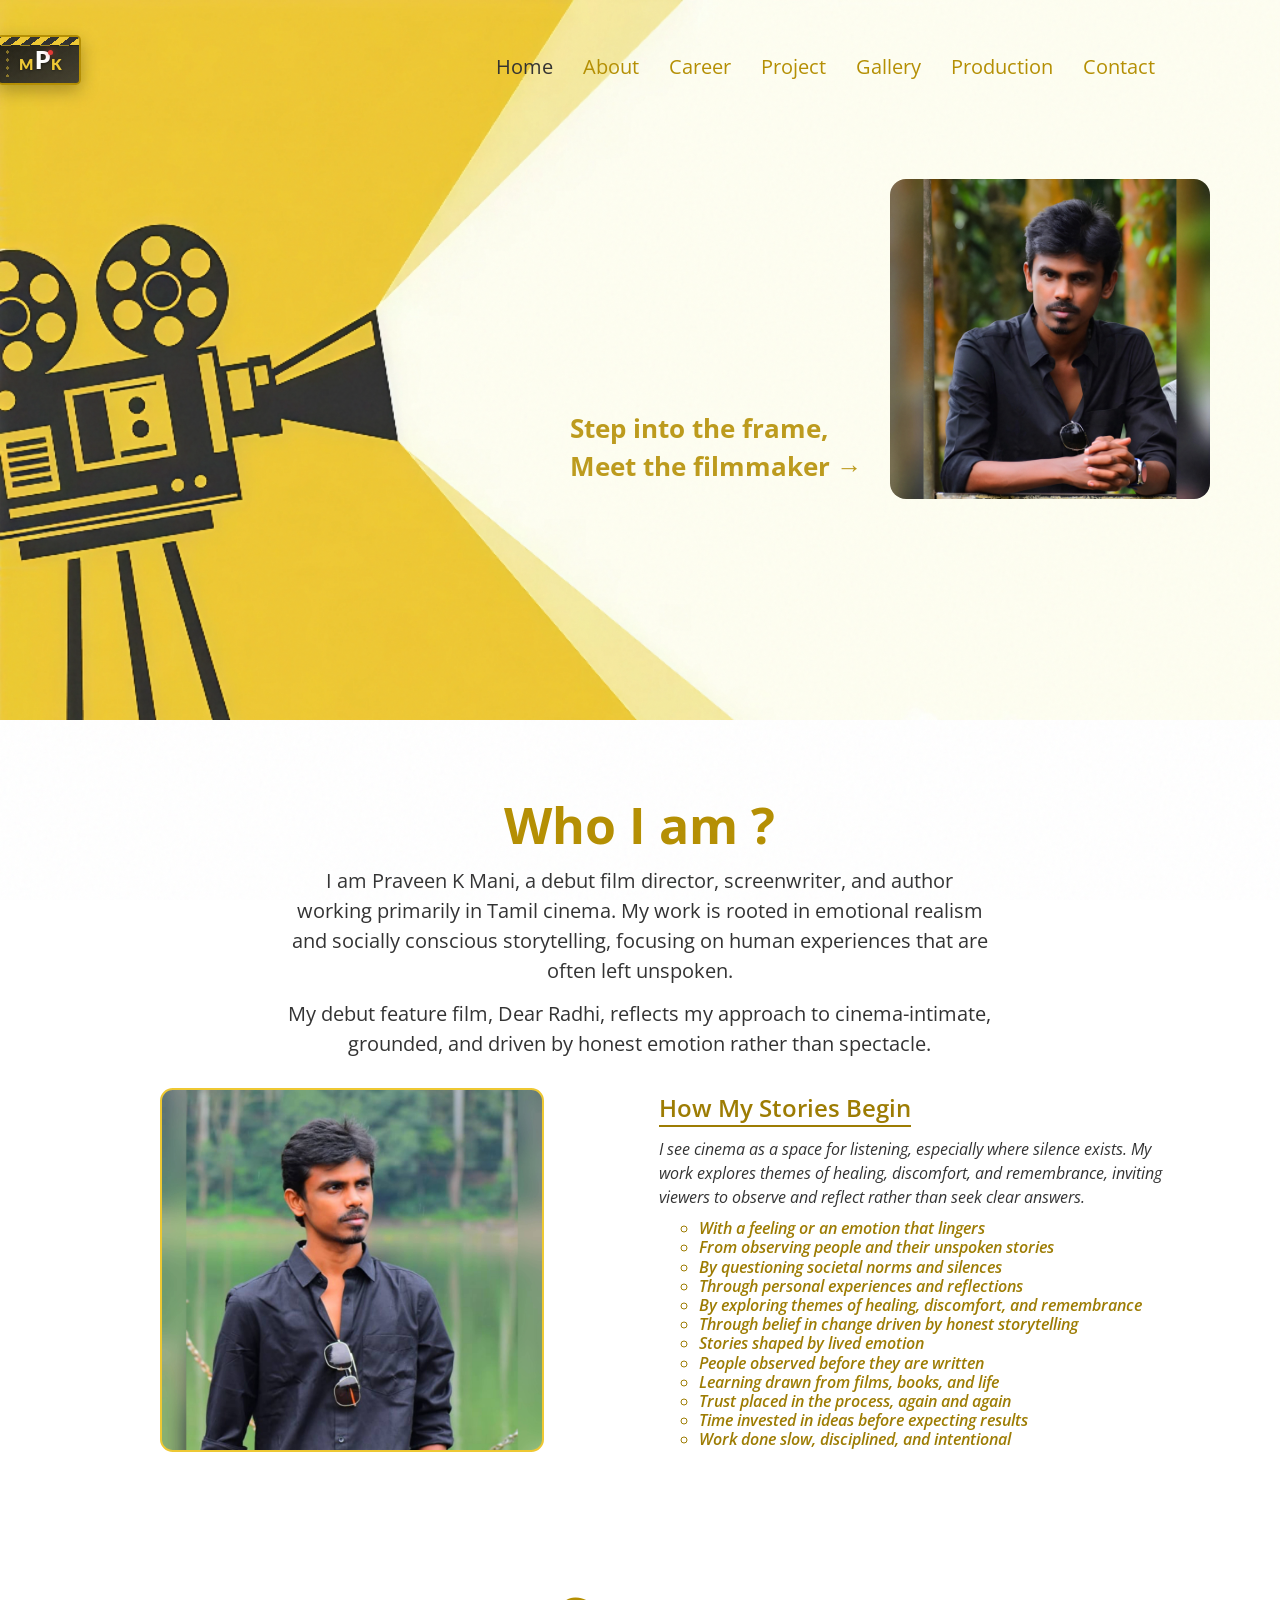
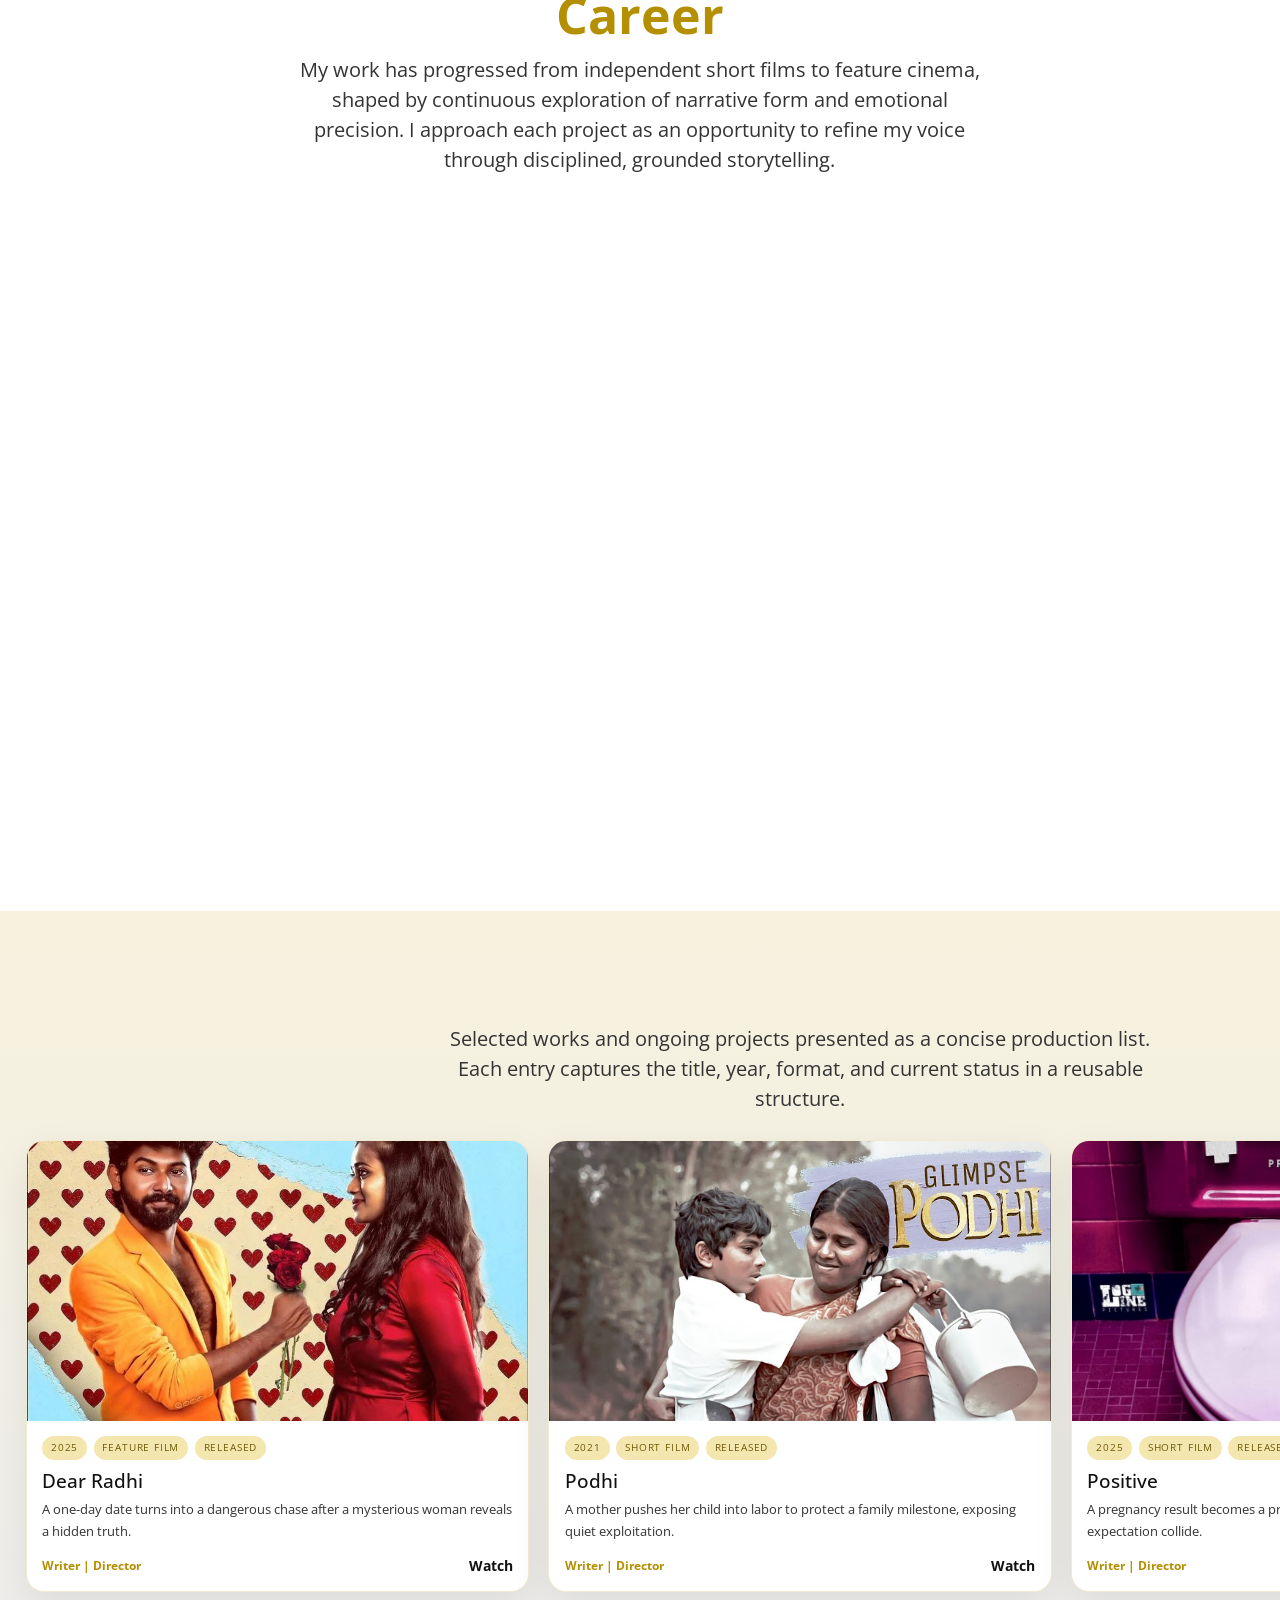
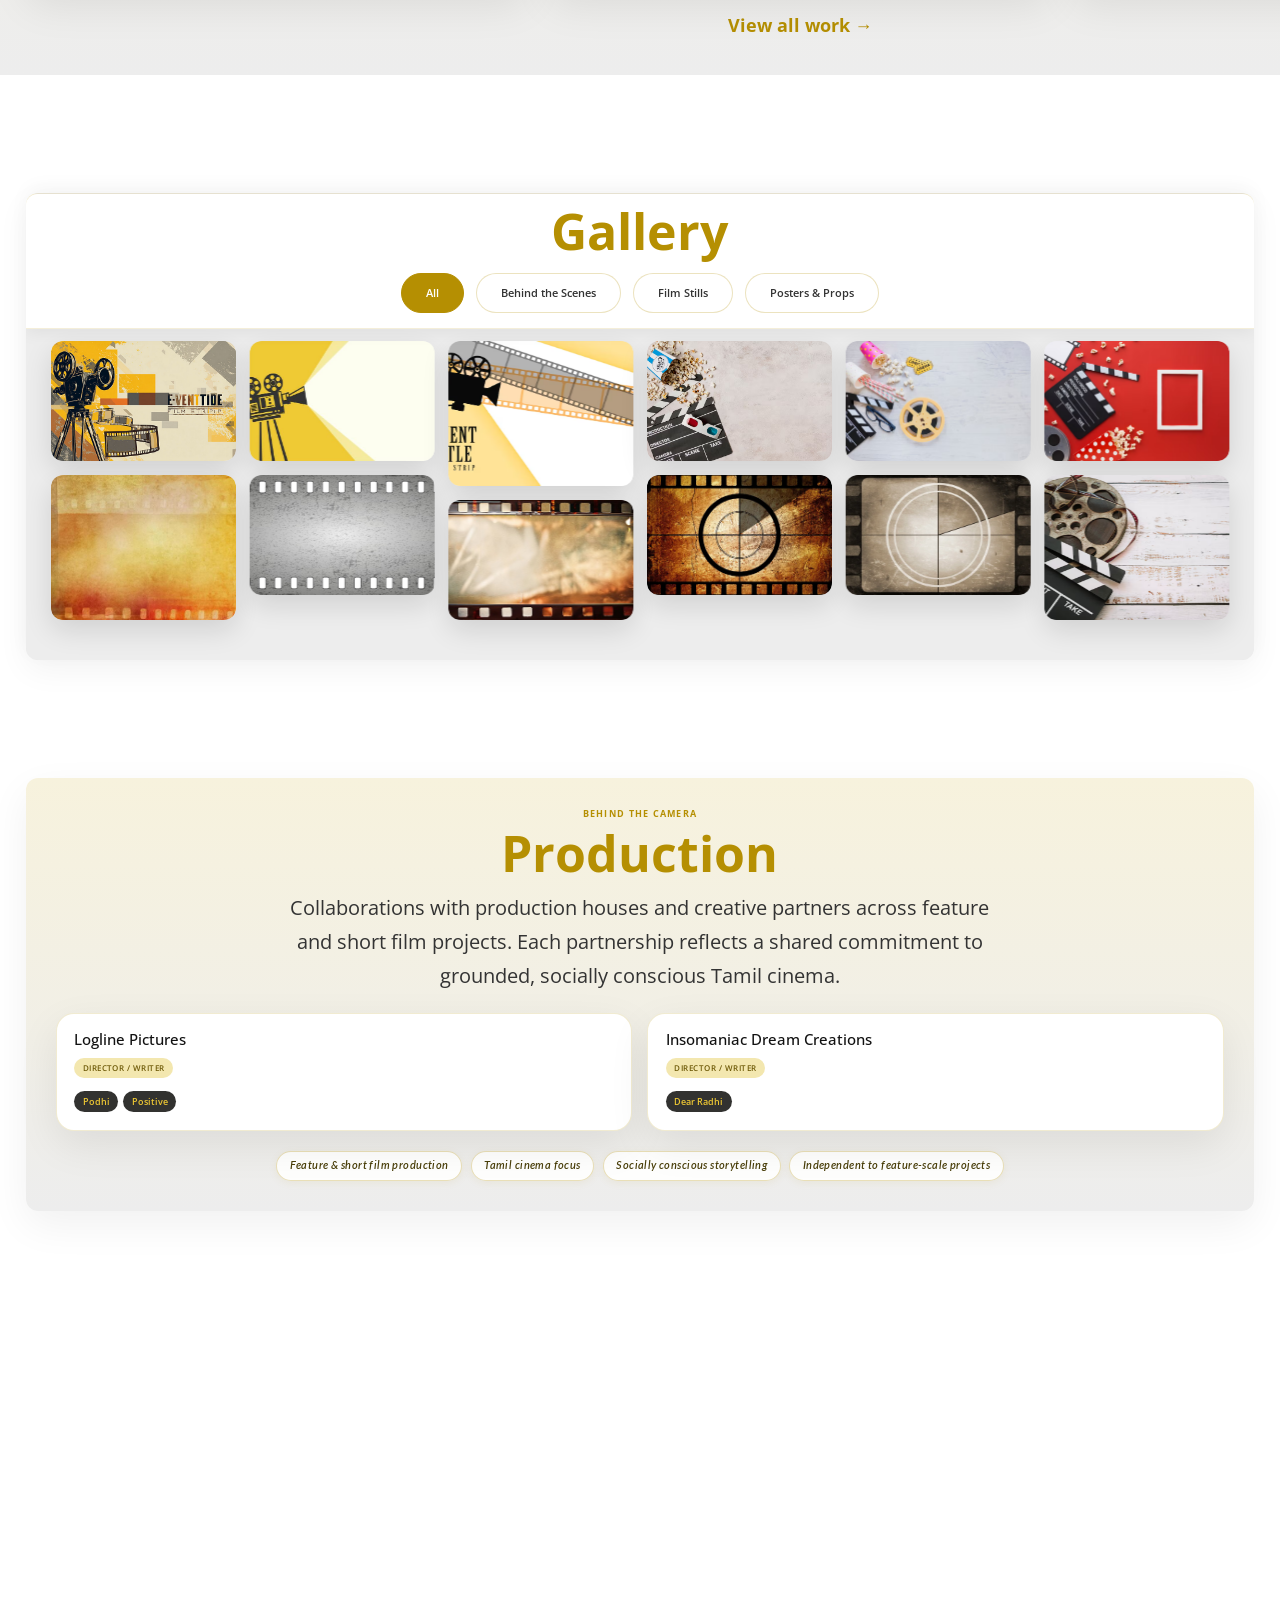
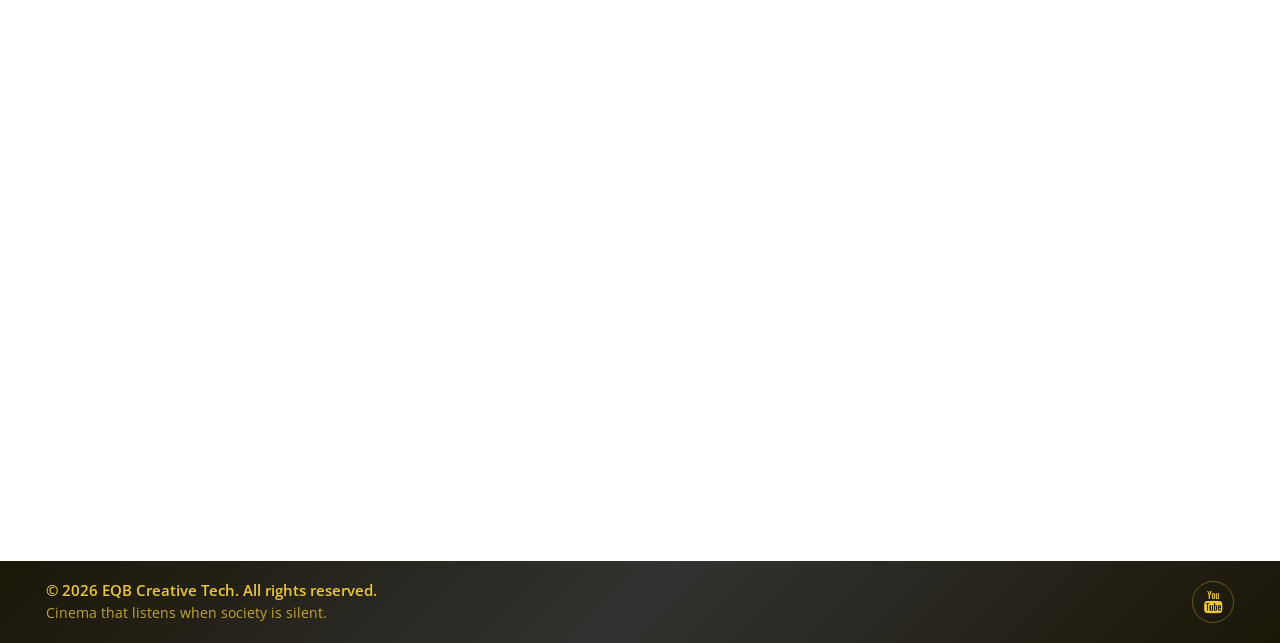
==== mpk-portfolio.html @ 9cae8181 "Initial commit: MPK film director portfolio site. Static portfolio with gallery, production, contact" ====
<!DOCTYPE html>
<html lang="en">

<head>
    <meta charset="UTF-8">
    <meta name="viewport" content="width=device-width, initial-scale=1.0">
    <title>Praveen K Mani | Film Director</title>

    <meta name="description" content="Portfolio of Praveen K Mani — Indian film director, screenwriter and author working in Tamil cinema.">
    <meta name="keywords" content="portfolio, director, mpk, praveen k mani, tamil cinema">

    <link rel="icon" type="image/png" sizes="32x32" href="assets/images/favicon/favicon.png">
    <link href='https://fonts.googleapis.com/css?family=Lato:400,700,300|Open+Sans:400,600,700,300' rel='stylesheet'
        type='text/css'>
    <link href="https://fonts.googleapis.com/icon?family=Material+Icons" rel="stylesheet">
    <link rel="stylesheet" type="text/css" href="css/bootstrap.min.css">
    <link rel="stylesheet" type="text/css" href="css/font-awesome.min.css">
    <link rel="stylesheet" type="text/css" href="css/animate.css">
    <link rel="stylesheet" type="text/css" href="css/style.css">
</head>

<body data-page="index">
    <a class="skip-link" href="#about">Skip to content</a>

    <!-- Preloader -->
    <div id="preloader" aria-hidden="true">
        <div class="loader">
            <p class="t1">ROLLING...</p>
            <p class="t2">CAMERA READY...</p>
            <p class="t3">ACTION...</p>
        </div>
    </div>

    <!--Header Starts-->
    <header class="main-header" id="home">
        <div class="bannerInnerContent"></div>

        <nav class="nav navbar-default navbar-fixed-top" aria-label="Main navigation">
            <div class="container">
                <div class="col-md-12">
                    <div class="navbar-header">
                        <div class="mpkLogoSlot navbar-brand">
                            <a class="mpkLogo" href="#home" aria-label="MPK Home">
                                <span class="mpkLogo__frame">
                                    <span class="mpkLogo__clapper" aria-hidden="true"></span>
                                    <span class="mpkLogo__perfs" aria-hidden="true"></span>
                                    <span class="mpkLogo__letters" aria-hidden="true">
                                        <span class="mpkLogo__char">M</span>
                                        <span class="mpkLogo__char mpkLogo__char--p">P</span>
                                        <span class="mpkLogo__char">K</span>
                                    </span>
                                </span>
                            </a>
                        </div>

                        <!-- Fullscreen Overlay -->
                        <div class="full-screen">
                            <button type="button" class="button_container" id="toggle" aria-expanded="false" aria-controls="overlay" aria-label="Open menu">
                                <span class="top"></span>
                                <span class="middle"></span>
                                <span class="bottom"></span>
                            </button>

                            <div class="overlay" id="overlay" aria-hidden="true">
                                <nav class="overlay-menu" aria-label="Mobile navigation">
                                    <ul></ul>
                                </nav>
                            </div>
                        </div>
                        <!--overlay end-->
                    </div>

                    <ul class="nav navbar-nav navbar-right"></ul>
                </div>
            </div>
        </nav>
    </header>
    <!--Header Ends-->

    <main id="main-content">
        <section id="about"></section>
        <section id="career"></section>
        <section id="project"></section>
        <section id="gallery"></section>
        <section id="production"></section>
        <section id="contact"></section>
    </main>

    <footer id="footer"></footer>

    <script src="js/jquery.min.js"></script>
    <script src="js/bootstrap.min.js"></script>
    <script src="js/site-data.js"></script>
    <script src="js/custom.js"></script>

</body>

</html>
---- css/style.css ----
/*Common*/
body {line-height: 1.5;font-family:Open sans;overflow-x: hidden;}
ol, ul {list-style: none;letter-spacing:2px;font-family:OpenSans;text-decoration:none;}
blockquote, q {quotes: none;}
blockquote:before, blockquote:after,q:before, q:after {content: '';content: none;}
table {border-collapse: collapse;border-spacing: 0;}
.section-padding{padding: 60px 0px;}
h1, h2, h3, h4, h5, h6{font-family:OpenSans,}


/*******Preloader********/
#preloader {
            position: fixed;
            top: 0;
            left: 0;
            width: 100%;
            height: 100%;
            background: black;
            display: flex;
            justify-content: center;
            align-items: center;
            z-index: 9999;
            overflow: hidden;
            flex-direction: column;
        }

        #preloader .loader p {
            opacity: 0;
            color: white;
            font-size: 24px;
            letter-spacing: 2px;
            margin: 8px 0;
        }

        #preloader .loader .t1 {
            animation: textIn 1s forwards 0.5s;
        }

        #preloader .loader .t2 {
            animation: textIn 1s forwards 1.5s;
        }

        #preloader .loader .t3 {
            animation: textIn 1s forwards 2.5s;
        }

        @keyframes textIn {
            to {
                opacity: 1;
            }
        }

        /* Hide preloader when loaded */
        body.loaded #preloader {
            opacity: 0;
            visibility: hidden;
            transition: opacity 0.5s ease;
        }

        /* Subtle film grain via CSS noise pattern */
        body::after {
            content: "";
            position: fixed;
            inset: 0;
            opacity: 0.03;
            pointer-events: none;
            z-index: 9998;
            background-image: url("data:image/svg+xml,%3Csvg viewBox='0 0 256 256' xmlns='http://www.w3.org/2000/svg'%3E%3Cfilter id='n'%3E%3CfeTurbulence type='fractalNoise' baseFrequency='0.85' numOctaves='4' stitchTiles='stitch'/%3E%3C/filter%3E%3Crect width='100%25' height='100%25' filter='url(%23n)'/%3E%3C/svg%3E");
        }

/*Navigation with banner*/

/*Banner*/
.nav .container .col-md-12{padding-left:0px; padding-right:0px;}
.container{margin:0 auto; margin-right: 10vw;}
.navbar-default {background-color: transparent;}
.main-header{background: url(../assets/images/banner/bg2_4k.png) no-repeat;background-size: cover;min-height: 100vh;position:relative;}


.main-header .bannerInnerContent { 
	position: absolute;
	top: 14vw;
    right: 10.5vw;
}

.main-header .bannerInnerContent .profileText {
	position: absolute;
    right: 20vw;
    width: 25vw;
    top: 18vw;
    font-weight: bold;
    font-size: 2vw;
    color: #bd9b1c;
}


.main-header .bannerInnerContent .profileText .icon {
  color: #bd9b1c;
  cursor: pointer;
}

.main-header .bannerInnerContent .banner_innerImg {
  width: 25vw;
  height: 25vw;
  overflow: hidden;
  z-index: 1;
  border-radius: 5%;
  transition: transform 0.6s ease;
  will-change: transform;
      margin-right: -5vw;
}

.main-header .bannerInnerContent .banner_innerImg #portfolioImg {
  background: url(../assets/images/banner/mp3\ \(3\).jpg) no-repeat center center;
  background-size: cover;
  width: 100%;
  height: 100%;
  transition: transform 0.5s ease, border-radius 0.5s ease;
}

.main-header .bannerInnerContent .banner_innerImg:hover #portfolioImg {
  transform: scale(1.1);
  border-radius: 5%;
  cursor: pointer;
}

.main-header .bannerInnerContent .banner_innerText {
    opacity: 0;
    visibility: hidden;
    position: absolute;
    top: 5vw;
    margin-left: -28vw;
    transition: opacity 0.8s ease, transform 0.8s ease;
    transform: translateY(10px);
	margin-left: -32vw;
}

/* On hover */
.main-header .bannerInnerContent .banner_innerImg:hover + .banner_innerText {
    opacity: 1;
    visibility: visible;
    transform: translateY(0);
}

.main-header .bannerInnerContent .banner_innerText h4 {
    font-size: 4vw;
    font-weight: 600;
    color: #b58f02;
    line-height: 3vw;
    margin-bottom: 0;
}

.main-header .bannerInnerContent .banner_innerText p {
    font-size: 1.25vw;
    padding-left: 0.2vw;
    color: #a58304;
}

.main-header .bannerInnerContent .banner_innerText p.profileLine {
	font-size: clamp(14px, 1.1vw, 18px);
    font-style: italic;
    color: #323230;
    margin-top: 12px;
    max-width: 28vw;
    line-height: 1.6;
    position: relative;
}

/*Nav bar*/
.nav li a { padding: 0px;}
.navbar-header img{float:left;width:54px;padding-top: 20px;padding-right: 10px;}
.navbar-header {
	display: flex;
	align-items: center;
}
.mpkLogoSlot.navbar-brand {
	float: none;
	padding: 0;
	height: auto;
	margin-left: -18px;
}
.navbar-brand{padding: 0px;height: inherit;font-family: 'Lato', sans-serif;}
.navbar-default .navbar-brand {color: #29b6f6;font-size: 54.2px;font-weight: 100;font-family:Poor Richard;}
.navbar-default .navbar-nav .active a, .navbar-default .navbar-nav .active a:focus, .navbar-default .navbar-nav .active a:hover {color:#323230;background-color: transparent;}
.navbar-default .navbar-nav > .active > a,
.navbar-default .navbar-nav > .active > a:hover,
.navbar-default .navbar-nav > .active > a:focus {
    color: #323230 !important;
    background-color: transparent !important;
}

.navbar-default .navbar-nav li a {color: #b58f02; padding: 15px 15px;font-size: 20px;font-family:Open sans;letter-spacing: 0px;text-align:center;}
.navbar-default .navbar-nav li a:hover, .navbar-default .navbar-nav li a:focus{color: #323230;}
.navbar-fixed-top {padding:20px 0;transition: all 0.5s;top:0;z-index: 100;}
.top-nav-collapse {padding:0px;overflow: hidden;background: rgb(238 200 51);}

.top-nav-collapse.navbar-default .navbar-nav li a {transition: color 0.3s ease;color: #fff;}
.top-nav-collapse.navbar-default .navbar-nav li a:hover {transition: color 0.3s ease;color: #323230;}


.navbar-default .navbar-collapse{padding-top:2%;}
.container .wrapperLeft{position:absolute;top:45%; left:25%;}
.container .wrapperLeft .about h4 {color: white; font-family: Open sans;font-size: 30px;font-weight:bold;font-style:italic;margin: 10px 0 0 10px;white-space: nowrap;overflow: hidden;width: 475px;animation: type 2s steps(50, end); }
    @keyframes type{ from { width: 0; } } 
    @keyframes type2{0%{width: 0;}50%{width: 0;}100%{ width: 100; } } 
    @keyframes blink{to{opacity: .0;}}
.container .wrapperRight {position:absolute;top:35%; right:12%;}
.myPhoto {position: relative;width: 100%;}
.image {display: block;width: 100%;height: auto;border:0px;border-radius: 50%;cursor: pointer;}
.wrapperRight .myPhoto .overlay {position: absolute;bottom: 100%;left: 0;right: 0;background-color: #008CBA;background-color:rgba(0,0,0,0.8);overflow: hidden;width: 100%;height:0;transition: .5s ease;border:0px;border-radius: 50%;}
.myPhoto:hover .overlay {bottom: 0;height: 100%;cursor: pointer;} 
.text {color: white;font-size: 20px;position: absolute;width: 100%;top: 35%;left:0%;transform: translate(-50%, -50%);-ms-transform: translate(-50%, -50%);text-align: center;}
.text h4, h5{font-family:Open sans;font-weight: 600;}
.navbar-right{padding-top:1.5%;}

/*Section - About*/
#about {width: 96vw; margin: 0 auto; margin-top: 3vw; margin-bottom: 4vw;}
#about .aboutContent .aboutWrapper h2 {font-size: 50px;font-family: Open sans;font-weight: bold;color: #b58f02;margin: 0;padding: 0;text-align: center;}

#about .aboutContent .aboutWrapper p {
	width: 55vw;
    margin: 1vw auto;
    font-size: 20px;
    text-align: center;
}

#about .aboutContent .aboutBulletContainer {
    display: flex;
}

#about .aboutContent .aboutBulletContainer::after {
    content: "";
    display: block;
    clear: both;
}

#about .aboutContent .aboutBulletContainer .bulletLeftImg,
#about .aboutContent .aboutBulletContainer .bulletRightList {
    width: 50%;
}


#about .aboutContent .aboutBulletContainer .bulletLeftImg {
	position: relative;
    max-width: 40vw;
    margin: 0 auto;
    width: 30vw;
    top: 1.25vw;
    left: 4vw;
}


#about .aboutContent .aboutBulletContainer .bulletLeftImg .bulletLeftImgData {
	background: url(../assets/images/banner/mp3\ \(2\).jpg) no-repeat center center;
	background-size: cover;
	width: 100%;
	height: 100%;
	border: 0.4vw solid #b58f02;
    border-radius: 1vw;
	border: 0.2vw solid #eec833;
}

#about .aboutContent .aboutBulletContainer .bulletRightList {
    max-width: 40vw;
    margin: 0 auto;
    position: relative;
    top: 1.8vw;
}

#about .aboutContent .aboutBulletContainer .bulletRightList .bulletRightListData h3 {
	color: #9d7c03;
    font-weight: 600;
	margin-top: 0vw;
}

#about .aboutContent .aboutBulletContainer .bulletRightList .bulletRightListData h3 .underline {
    display: inline-block;
    border-bottom: 2px solid #9d7c03;
    padding-bottom: 4px;
}

#about .aboutContent .aboutBulletContainer .bulletRightList .bulletRightListData p{
	font-size: 16px;
    font-style: italic;
}

#about .aboutContent .aboutBulletContainer .bulletRightList .bulletRightListData ul {
	letter-spacing: normal;
}

#about .aboutContent .aboutBulletContainer .bulletRightList .bulletRightListData ul li {
	list-style: circle;
    line-height: 1.5vw;
    font-size: 16px;
    font-family: Open sans;
    font-style: italic;
	color: #9d7c03;
	font-weight: 600;
}

/*******Section Career*********/
#career {
    width: 96vw;
    margin: 0 auto;
    margin-top: 3vw;
    margin-bottom: 4vw;
}

.careerSection {
    margin: 0 auto;
    margin-bottom: 5vw;
    padding: 0vw;
}

.careerSection h2 {
    font-size: 50px;
    font-family: Open Sans;
    font-weight: bold;
    color: #b58f02;
    padding: 0;
    text-align: center;
    margin-bottom: 1vw;
}

.careerSection .careerIntro {
	width: 55vw;
    margin: 0vw auto;
    font-size: 20px;
    text-align: center;
}

/* ===== Wrapper ===== */
.careerSection .careerDataWrapper {
    height: 60vh;
    display: flex;
    justify-content: center;
    align-items: center;
}

.careerSection .careerDataWrapper .careerDataInnerWrapper {
    display: flex;
    justify-content: center;
    align-items: center;
    gap: 5vw;
}

/* ===== Flip Card ===== */
.careerSection .careerDataWrapper .careerDataInnerWrapper .flip-card {
    background-color: transparent;
    width: 25vw;
    height: 25vw;
    perspective: 1000px;
}

/* ===== Flip Inner ===== */
.careerSection .careerDataWrapper .careerDataInnerWrapper .flip-card .flip-card-inner {
    position: relative;
    width: 100%;
    height: 100%;
    transition: transform 0.6s ease;
    transform-style: preserve-3d;
}

/* ===== Hover ===== */
.careerSection .careerDataWrapper .careerDataInnerWrapper .flip-card:hover .flip-card-inner,
.careerSection .careerDataWrapper .careerDataInnerWrapper .flip-card.is-flipped .flip-card-inner {
    transform: rotateY(180deg);
}

/* ===== Front & Back ===== */
.careerSection .careerDataWrapper .careerDataInnerWrapper .flip-card .flip-card-inner .flip-card-front,
.careerSection .careerDataWrapper .careerDataInnerWrapper .flip-card .flip-card-inner .flip-card-back {
    position: absolute;
    width: 100%;
    height: 100%;
    backface-visibility: hidden;
    -webkit-backface-visibility: hidden;
    overflow: hidden;
}

/* ===== Front ===== */
.careerSection .careerDataWrapper .careerDataInnerWrapper .flip-card .flip-card-inner .flip-card-front {
    background-color: #fefef1;
    border: 0.1vw solid #eec833;
    border-radius: 0.5vw;
    color: #000;
    box-shadow: 8px 8px #eec833c4;
	padding: 3vw;
}

/* ===== Back ===== */
.careerSection .careerDataWrapper .careerDataInnerWrapper .flip-card .flip-card-inner .flip-card-back {
    background-color: #2980b9;
    color: #fff;
    transform: rotateY(180deg);
}

/* ===== IMAGE FIX (NO STRETCH) ===== */
.careerSection .careerDataWrapper .careerDataInnerWrapper .flip-card .flip-card-inner .flip-card-back img {
    width: 100%;
    height: 100%;
    object-fit: cover;       /* keeps ratio */
    object-position: center;
    display: block;
}

.careerSection .careerDataWrapper .careerDataInnerWrapper .flip-card .flip-card-inner .flip-card-front h1 {
	color: #b58f02;
}

.careerSection .careerDataWrapper .careerDataInnerWrapper .flip-card .flip-card-inner .flip-card-front p {
	font-style: italic;
}


.careerSection .careerDataWrapper .careerDataInnerWrapper .flip-card a.careerBtn {
    display: block;
    margin-top: 1vw;
    padding: 0.5rem 0.75rem;
    font-size: clamp(12px, 0.9vw, 16px);
    text-decoration: none;
    color: #000;
    background-color: #eec833;
    border-radius: 0.3vw;
    font-weight: 600;
    text-align: center;
    margin-left: 0.5vw;
}

.careerSection .careerDataWrapper .careerDataInnerWrapper .flip-card .careerBtn:hover {
    background-color: #b58f02;
    color: #fff;
}


/*********************************************Gallery*********************************************************/
#gallery {
    width: 100%;
    margin-bottom: 3vw;
    padding-top: 0.5rem;
}

.galleryShell {
    width: min(1600px, 96vw);
    margin: 0 auto;
    background: linear-gradient(180deg, #f7f2dd 0%, #ededed 100%);
    position: relative;
    border-radius: 12px;
    overflow: hidden;
    border-top: 1px solid rgba(181, 143, 2, 0.12);
    box-shadow:
        0 -6px 20px rgba(0, 0, 0, 0.035),
        0 10px 32px rgba(0, 0, 0, 0.05);
    display: flex;
    flex-direction: column;
    max-height: calc(100vh - 90px);
}

.galleryHeader {
    position: relative;
    top: auto;
    flex: 0 0 auto;
    z-index: 10;
    background: #fff;
    padding: 1rem 2vw 0.85rem;
    border-bottom: 1px solid rgba(181, 143, 2, 0.15);
    box-shadow: 0 4px 16px rgba(0, 0, 0, 0.06);
}

.galleryTitle h1 {
    font-size: 50px;
    font-family: Open Sans;
    font-weight: bold;
    color: #b58f02;
    padding: 0;
    text-align: center;
    margin: 0 0 0.5rem;
}

.galleryTitle {
    position: static;
    background: transparent;
    padding: 0;
}

.galleryWrapper {
	width: 100%;
    margin: 0 auto;
    background: #ededed;
	padding: 1.25rem 2vw 2vw;
	flex: 1 1 auto;
	min-height: 0;
	overflow-x: hidden;
	overflow-y: auto;
	scroll-behavior: smooth;
	position: relative;
	z-index: 1;
	-webkit-overflow-scrolling: touch;
}

#portfolio.masonry-grid {
  position: relative;
  width: 100%;
  min-height: 120px;
  z-index: 1;
  padding-top: 0;
  margin-top: 0;
}

#filters {
  text-align: center;
	margin-bottom: 0;
	position: static;
	top: auto;
	z-index: auto;
	background: transparent;
	padding: 0.25rem 0 0;
}

#filters button {
  padding: 12px 24px;
  margin: 6px;
  border: 1px solid rgba(181, 143, 2, 0.25);
  cursor: pointer;
  background: #fff;
  border-radius: 999px;
  font-size: 1.125rem;
  font-weight: 600;
  line-height: 1.3;
  transition: all 0.3s ease;
}

#filters button.active {
  background: #b58f02;
  color: #fff;
  border-color: #b58f02;
}

#filters button:hover {
  background: #323230;
  color: #fff;
  border-color: #323230;
}

#portfolio .mix {
  position: absolute;
  top: 0;
  left: 0;
  overflow: hidden;
  border-radius: 12px;
  border: none;
  padding: 0;
  background: transparent;
  cursor: pointer;
  display: none;
  z-index: 0;
  will-change: transform, opacity;
  box-shadow: 0 10px 28px rgba(0, 0, 0, 0.12);
}

#portfolio .mix .mixMedia {
  display: block;
  position: relative;
  width: 100%;
  overflow: hidden;
  border-radius: 10px;
  background: #111;
  height: 130px;
}

#portfolio .mix.size-sm .mixMedia { height: 120px; }
#portfolio .mix.size-md .mixMedia { height: 145px; }

#portfolio .mix img {
  width: 100%;
  height: 100%;
  object-fit: cover;
  display: block;
  transition: transform 0.45s cubic-bezier(0.4, 0, 0.2, 1);
}

#portfolio .mixOverlay {
  position: absolute;
  inset: 0;
  background: rgba(0, 0, 0, 0.45);
  opacity: 0;
  transition: opacity 0.3s ease;
  display: flex;
  align-items: center;
  justify-content: center;
}

#portfolio .mixOverlay .fa {
  color: #fff;
  font-size: 1.75rem;
  background: rgba(181, 143, 2, 0.9);
  width: 44px;
  height: 44px;
  line-height: 44px;
  text-align: center;
  border-radius: 50%;
  transform: scale(0.85);
  transition: transform 0.3s ease;
}

#portfolio .mix:hover img,
#portfolio .mix:focus-visible img {
  transform: scale(1.06);
}

#portfolio .mix:hover .mixOverlay,
#portfolio .mix:focus-visible .mixOverlay {
  opacity: 1;
}

#portfolio .mix:hover .mixOverlay .fa,
#portfolio .mix:focus-visible .mixOverlay .fa {
  transform: scale(1);
}

#portfolio .mix.is-filtered-out {
  pointer-events: none;
}

/*********************************************Projects*********************************************************/
#project {
	width: 100%;
	margin: 0 auto 3vw;
}

.projectSection {
	width: 1600px;
	margin: auto;
	padding: 2vw;
	background: linear-gradient(180deg, #f7f2dd 0%, #ededed 100%);
}

.projectSection h2 {
	font-size: 50px;
	font-family: Open Sans;
	font-weight: bold;
	color: #b58f02;
	padding: 0;
	text-align: center;
	margin-bottom: 1vw;
}

.projectSection .projectIntro {
	width: 55vw;
	margin: 0 auto 2vw;
	font-size: 20px;
	text-align: center;
}

.projectGrid {
	display: grid;
	grid-template-columns: repeat(3, minmax(0, 1fr));
	gap: 1.5vw;
}

.projectCard {
	background: #fff;
	border: 1px solid rgba(185, 155, 28, 0.2);
	border-radius: 18px;
	overflow: hidden;
	box-shadow: 0 14px 40px rgba(0, 0, 0, 0.08);
}

.projectCardMedia {
	height: 280px;
	overflow: hidden;
}

.projectCardMedia img {
	width: 100%;
	height: 100%;
	object-fit: cover;
	display: block;
	transition: transform 0.4s ease;
}

.projectCard:hover .projectCardMedia img {
	transform: scale(1.06);
}

.projectCardBody {
	padding: 1.2vw;
}

.projectCardMeta {
	display: flex;
	gap: 0.5vw;
	flex-wrap: wrap;
	margin-bottom: 0.8vw;
}

.projectCardMeta span {
	font-size: 0.8vw;
	letter-spacing: 0.08em;
	text-transform: uppercase;
	color: #6e5a08;
	background: #f3e7af;
	padding: 0.35vw 0.7vw;
	border-radius: 999px;
}

.projectCardBody h3 {
	margin: 0 0 0.6vw;
	color: #111;
	font-size: 1.5vw;
}

.projectCardBody p {
	margin: 0 0 1vw;
	color: #333;
	font-size: 0.98vw;
	line-height: 1.7;
}

.projectCardFooter {
	display: flex;
	justify-content: space-between;
	align-items: center;
	gap: 1vw;
}

.projectCardFooter strong {
	color: #b58f02;
	font-size: 0.9vw;
}

.projectCardFooter a {
	color: #111;
	text-decoration: none;
	font-weight: 700;
}

.projectCardFooter a:hover {
	color: #b58f02;
}

@media (max-width: 1200px) {
	.projectSection {
		width: 96vw;
	}

	.galleryShell {
		width: 96vw;
	}

	.galleryWrapper {
		width: 100%;
		max-height: none;
	}

	.projectGrid {
		grid-template-columns: repeat(2, minmax(0, 1fr));
	}

	.projectCardBody h3 {
		font-size: 2vw;
	}

	.projectCardBody p,
	.projectCardMeta span,
	.projectCardFooter strong {
		font-size: 1.4vw;
	}
}

@media (max-width: 768px) {
	.galleryShell {
		width: 96vw;
	}

	.galleryHeader {
		padding: 0.75rem 1rem 0.6rem;
	}

	.galleryShell {
		max-height: calc(100vh - 72px);
	}

	.galleryWrapper {
		width: 100%;
		overflow-y: auto;
		overflow-x: hidden;
		padding: 0.9rem 1rem 1rem;
	}

	.galleryTitle h1 {
		font-size: clamp(1.75rem, 6vw, 2.5rem);
	}

	.projectSection .projectIntro {
		width: 100%;
	}

	.projectGrid {
		grid-template-columns: 1fr;
	}

	.projectCardMedia {
		height: 220px;
	}

	.projectCardBody h3 {
		font-size: 6vw;
	}

	.projectCardBody p,
	.projectCardMeta span,
	.projectCardFooter strong {
		font-size: 4vw;
	}
}



/***************************************************Gallery - Parallax**********************************************************/
/* 
.galleryWrapper {
  position: relative;
  background-image: url("../assets/images/banner/bgFilm.avif");
  background-size: cover;
  background-position: center;
  background-repeat: no-repeat;
  background-attachment: fixed; 
  min-height: 60vh;
  padding: 60px 30px;

    height: 550px;
  padding: 40px 30px;
}

.galleryWrapper::before {
  content: "";
  position: absolute;
  inset: 0;
  background: rgba(0, 0, 0, 0.55);
  z-index: 0;
}

#filters,
#portfolio {
  position: relative;
  z-index: 1;
}

#filters {
  text-align: center;
  margin-bottom: 40px;
}

#filters button {
  padding: 10px 20px;
  margin: 5px;
  border: none;
  background: transparent;
  color: #fff;
  border: 1px solid #bd9b1c;
  cursor: pointer;
  transition: 0.3s;
}

#filters button.active,
#filters button:hover {
  background: #bd9b1c;
  color: #000;
}

#portfolio {
  display: flex;
  flex-wrap: wrap;
  gap: 20px;
  justify-content: center;
}

.mix {
  width: 300px;
  overflow: hidden;
}

.mix img {
  width: 100%;
  display: block;
  border-radius: 8px;
} */

























/*overlay Fullscreen===========================================================================================*/
.full-screen {display:none;}
.full-screen .button_container {position: fixed; top:10%; right: 0%; height: 27px; width: 35px; cursor: pointer; z-index: 100;-webkit-transition: opacity .25s ease; transition: opacity .25s ease;}
.full-screen .button_container:hover { opacity: .7;}
.full-screen .button_container.active .top { -webkit-transform: translateY(11px) translateX(0) rotate(45deg); transform: translateY(11px) translateX(0) rotate(45deg); background: #FFF;}
.full-screen .button_container.active .middle { opacity: 0; background: #FFF;}
.full-screen .button_container.active .bottom { -webkit-transform: translateY(-11px) translateX(0) rotate(-45deg);  transform: translateY(-11px) translateX(0) rotate(-45deg);background: #FFF;}
.full-screen .button_container span { background:white; border: none;height: 5px;width: 100%;position: absolute;top: 0;left: 0;-webkit-transition: all .35s ease;transition: all .35s ease; cursor: pointer;} 
.full-screen .button_container span:nth-of-type(2) {top: 11px;}
.full-screen .button_container span:nth-of-type(3) {top: 22px;}
.full-screen .overlay {position: fixed;background:rgba(0,0,0,0.8);top: 0;left: 0;width: 100%;height: 0%;opacity: 0;visibility: hidden;-webkit-transition: opacity .35s, visibility .35s, height .35s; transition: opacity .35s, visibility .35s, height .35s;overflow: hidden;}
.full-screen .overlay.open {opacity: .9;visibility: visible;height: 100%;}
.full-screen .overlay.open li {-webkit-animation: fadeInRight .5s ease forwards; animation: fadeInRight .5s ease forwards;-webkit-animation-delay: .35s; animation-delay: .35s;}
.full-screen .overlay.open li:nth-of-type(2) {-webkit-animation-delay: .4s;animation-delay: .4s;}
.full-screen .overlay.open li:nth-of-type(3) { -webkit-animation-delay: .45s; animation-delay: .45s;}
.full-screen .overlay.open li:nth-of-type(4) {-webkit-animation-delay: .50s; animation-delay: .50s;}
.full-screen .overlay.open li:nth-of-type(5) {-webkit-animation-delay: .55s; animation-delay: .55s;}
.full-screen .overlay.open li:nth-of-type(6) {-webkit-animation-delay: .60s; animation-delay: .60s;}
.full-screen .overlay.open li:nth-of-type(7) {-webkit-animation-delay: .65s; animation-delay: .65s;}
.full-screen .overlay nav { position: relative; height: 70%;top: 50%;-webkit-transform: translateY(-50%);transform: translateY(-50%);font-size: 50px;font-family: 'Vollkorn', serif;font-weight: 400;text-align: center;}
.full-screen .overlay ul {list-style: none; padding: 0; margin: 0 auto; display: inline-block; position: relative; height: 100%;}
.full-screen .overlay ul li {display: block;height: calc(100% / 7);min-height: 44px; position: relative; opacity: 0;}
.full-screen .overlay ul li a {display: block;position: relative;color: #FFF; text-decoration: none;overflow: hidden;}
.full-screen .overlay ul li a:hover:after, .overlay ul li a:focus:after, .overlay ul li a:active:after {width: 100%;}
.full-screen .overlay ul li a:after {content: '';position: absolute;bottom: 0;left: 50%;width: 0%;-webkit-transform: translateX(-50%);transform: translateX(-50%); height: 3px;background: #FFF; -webkit-transition: .35s;transition: .35s;}

/**************Section Start here***************/
.section-padding1 .container-fluid {padding: 0px;}
.section-padding1 .container-fluid .abtContent {padding: 0px;}
.section-padding1 .container-fluid .abtContent h3{z-index:3;position: relative;font-size: 40px;font-family:Open sans;font-weight: bold;margin: 0;padding: 50px 0 0 0; text-align: center; color:#56c5f8;}
.section-padding1 .container-fluid .row {background-color: #56c5f8;}
.section-padding1 .container-fluid .row .sidepic {padding: 0px;}
.section-padding1 .container-fluid .row .sidepic img{width: 100%;}
.section-padding1 .container-fluid .row .sidepic .tabletBlack {position:relative;width: 100%; max-height: 220px;padding: 0px;}
.section-padding1 .container-fluid .row .sidepic .tabletWhite {position:absolute; top: 100%;padding: 0px;z-index: 1;}
.section-padding1 .container-fluid .row .sideText {padding: 8% 10%;}
.section-padding1 .container-fluid .row .sideText h2{color: white; font-size: 50px; font-weight: bold; font-family: Open sans;}
.section-padding1 .container-fluid .row .sideText h5{color:  #5f5f61;color:#fff; font-family: Open sans;font-weight: 600;line-height: 35px;width: 90%;font-size: 20px;}

/* Angled Section - Start */
.angled_up_inside white {z-index: 2;display: block;}
.angled_up_inside.white, .angled_up_inside.white .slope.upright, .angled_up_inside.white .slope.upleft {background-color: #ffffff;}
.angled_up_inside {height: 15px;margin-top: 90px;position: relative;margin-bottom: 0px;margin: 0px;}
.angled_up_inside.white, .angled_up_inside.white .slope.upright, .angled_up_inside.white .slope.upleft{background-color: #ffffff;}
.angled_up_inside .slope.upleft{-webkit-transform: rotate(-8deg);-ms-transform: rotate(-5deg);transform: rotate(4deg);min-height: 100px;position: absolute;top: -53px;left: 0px;width: 155%;margin-left: -50%;}
.angled_up_inside.white, .angled_up_inside.white .slope.upright, .angled_up_inside.white .slope.upleft{background-color: #ffffff;}
.angled_up_inside .slope.upright {-webkit-transform: rotate(5deg);-ms-transform: rotate(5deg);transform: rotate(-3deg);min-height: 100px;position: absolute;top: -75px;right: 0px;width: 155%;margin-right: -50%;}

.angled_down_outside.primary, .angled_down_outside.primary.lightgray {background-color: #56c5f8;z-index: 2;}
section.services .angled_down_outside {position: absolute;bottom: 0px;position: absolute;width: 100%;position: none;}
.angled_down_outside .slope.downleft {-webkit-transform: rotate(5deg);-ms-transform: rotate(5deg);transform: rotate(3deg);min-height: 100px;position: absolute;bottom: -86%;bottom: -90%;left: 0px;width: 150%;margin-left: -50%;}
.angled_down_outside.lightgray .slope.downright, .angled_down_outside.lightgray .slope.downleft{background-color: #fff;}
.angled_down_outside .slope.downright {-webkit-transform: rotate(-5deg);-ms-transform: rotate(-5deg);transform: rotate(-5deg);min-height: 100px;bottom: -88%;position: absolute;right: 0px;width: 150%;margin-right: -50%;}
.angled_down_outside.lightgray .slope.downright, .angled_down_outside.lightgray .slope.downleft{background-color: #fff;}
/* Angled Section - End */

/*******Section-padding2*******/
.section-padding2 {z-index: 3;position: relative;}
.section-padding2 .container-fluid {padding-bottom: 6%;}
.section-padding2 .container-fluid .skillSecOne h3{text-align: center;color: #56c5f8; font-family: Open sans; font-weight: bold; font-size: 36px;margin: 0; padding: 40px 0 0 0;}
.section-padding2 .container-fluid .skillSecOne .skillSecContent .timelineText {float: left;padding-left: 10%;}
.section-padding2 .container-fluid .skillSecOne .skillSecContent .timelineText p{color:#757d82;font-family:Open sans; font-size:22px;width: 70%;padding-top: 5%;}
.section-padding2 .container-fluid .skillSecOne .skillSecContent .timelineText .list h4 {font-family:Open sans; font-size:22px;padding-top: 2%;color: #56c5f8;padding-left: 35px;color: #56c5f8;}
.section-padding2 .container-fluid .skillSecOne .skillSecContent .timelineText .list ul li{font-size: 18px;}
.section-padding2 .container-fluid .skillSecOne .skillSecContent .timeline img{width: 50%;position: absolute; right: -70px; top: -80px;}
		/**Technical**/
.section-padding2 .technical{padding: 5% 0% 3% 0%;}
.section-padding2 .technical .container h4{text-align: center;color: #999b9c; font-family: Open sans; font-weight: bold; font-size: 26px;margin: 0; padding: 0;}
.section-padding2 .technical .container .row {padding:5% 0%;}
.progress-bar1 {position: relative;height: 100px;width: 100px;margin:0 auto;float: left;}
.progress-bar1>h5 {text-align: center; padding-bottom: 3%;}
.progress-bar1 div {position: absolute;height: 100px;width: 100px;border-radius: 50%;}
.progress-bar1 div span {position: absolute;font-family: Open sans;font-size: 20px;line-height: 75px;height: 75px;width: 75px;left: 12.5px;top: 12.5px;text-align: center;border-radius: 50%;background-color: white;}
.progress-bar1 .background { background-color: #b3cef6; }
.progress-bar1 .rotate {clip: rect(0 50px 100px 0);background-color: #4b86db;}
.progress-bar1 .left {clip: rect(0 50px 100px 0);opacity: 1;background-color: #b3cef6;}
.progress-bar1 .right {clip: rect(0 50px 100px 0);transform: rotate(180deg);opacity: 0;background-color: #4b86db;}
    @keyframes
    toggle {  0% 
        {opacity: 0;}
        100% 
        {opacity: 1;}
    } 
.section-padding2 .technical .container p {text-align: center; font-family: Open sans; font-size: 18px;margin: 0;padding: 2% 20%;line-height: 30px;}
		/**Design**/
.section-padding2 .designSkill h4 {text-align: center;color: #7d7d7d; font-family: Open sans; font-weight: bold; font-size: 26px;margin: 0; padding-bottom:3%;}
.section-padding2 .designSkill {padding: 2% 0 5% 0;}
.section-padding2 .designSkill .container p{color:#525252;font-size:12px;}
.section-padding2 .designSkill .container .skillbar {position:relative;display:block;margin-bottom:30px;width:100%;background:#eee;height:25px;border-radius:3px;-moz-border-radius:3px;-webkit-border-radius:3px;-webkit-transition:0.4s linear;-moz-transition:0.4s linear;-ms-transition:0.4s linear;-o-transition:0.4s linear;transition:0.4s linear;-webkit-transition-property:width, background-color;-moz-transition-property:width, background-color;-ms-transition-property:width, background-color;-o-transition-property:width, background-color;transition-property:width, background-color;}
.section-padding2 .designSkill .container .skillbar-title {position:absolute;top:0;left:0;width:110px;font-weight:bold;font-size:13px;color:#ffffff;background:#6adcfa;-webkit-border-top-left-radius:3px;-webkit-border-bottom-left-radius:4px;-moz-border-radius-topleft:3px;-moz-border-radius-bottomleft:3px;border-top-left-radius:3px;border-bottom-left-radius:3px;}
.section-padding2 .designSkill .container .skillbar-title span {display:block;background:rgba(0, 0, 0, 0.1);padding:0 20px;height:25px;line-height:25px;-webkit-border-top-left-radius:3px;-webkit-border-bottom-left-radius:3px;-moz-border-radius-topleft:3px;-moz-border-radius-bottomleft:3px;border-top-left-radius:3px;border-bottom-left-radius:3px;}
.section-padding2 .designSkill .container .skillbar-bar {height:25px;width:0px;background:#6adcfa;border-radius:3px;-moz-border-radius:3px;-webkit-border-radius:3px;}
.section-padding2 .designSkill .container .skill-bar-percent {position:absolute;right:10px;top:0;font-size:11px;height:25px;line-height:25px;color:#ffffff;color:rgba(0, 0, 0, 0.4);}
		/**Potency**/
.section-padding2 .container-fluid .potential{padding: 0;}
.section-padding2 .container-fluid #particles-js .particleCont h4{position: absolute;top: 8%; left: 42%;color: #fff; font-family: Open sans; font-weight: bold; font-size: 32px;margin: 0; padding-top: 0px;}
.section-padding2 .container-fluid #particles-js .particleCont .row {position: absolute;top: 25%;width: 100%;}
.section-padding2 .container-fluid #particles-js .particleCont .row .rb{padding: 0;}
.section-padding2 .container-fluid #particles-js .particleCont .row .progress-bar{text-align: center;float: none;position: relative;margin: 0 auto;}
.section-padding2 .container-fluid #particles-js .particleCont .row h5{color: white;text-align: center;font-family:Open sans; font-size:22px;padding-top: 10%;color: #ffff;margin: 0;}
.section-padding2 .container-fluid #particles-js .particleCont .row p{text-align: center;font-family:Open sans; font-size:18px;padding: 5% 3%;color: #fff;margin: 0;}
canvas{display:block; /*vertical-align: bottom;*/}
/* ---- stats.js ---- */
.count-particles{display:none;background: #000022;position: absolute;top: 48px;left: 0;width: 80px;color: #13E8E9;font-size: .8em;text-align: left;text-indent: 4px;line-height: 14px;padding-bottom: 2px;font-family:Open sans;font-weight: bold;} 
.js-count-particles{font-size: 1.1em;}
#stats, .count-particles{/*-webkit-user-select: none;*/margin-top: 5px;margin-left: 5px;}
#stats{border-radius: 3px 3px 0 0;overflow: hidden;display: none;}
.potential .container-fluid {padding: 0px;}
.potential .container-fluid .count-particles{border-radius: 0 0 3px 3px;} 
/* ---- particles.js container ---- */
.potential .container-fluid #particles-js{max-height: 90vh;width: 100%;background-color: #56c5f8;background-image: url('../img/particle-bg.png');background-size: cover;background-position: 50% 50%;background-repeat: no-repeat;}
#particles-js .particles-js-canvas-el {width: 1349px !important; height: 1180px !important;height: 600px !important;}
#particles-js .particles-js-canvas-el {width: 1349px !important;height: 600px !important;}

/*******Paragraph-Scroll*********/
/* .parag h3{text-align: center;color: #56c5f8;font-family: Open sans;font-weight: bold;font-size: 36px;margin: 0;padding:5% 0;}
.parallax {background-attachment: fixed;background-repeat: repeat-y;background-position: center center;}
.bg-image {position:relative;background: url('../img/botbg.png') no-repeat center fixed;-webkit-background-size: 100% auto;-moz-background-size: 100% auto;-o-background-size: 100% auto;background-size: 100% auto;-webkit-background-size: cover;-moz-background-size: cover;-o-background-size: cover;background-size: cover;}
.section {position: relative;padding:150px 0 150px 0;display: block;}
.cta-txt h3 {margin-bottom: 10px;margin: 0px;color: #ffffff;font-family: Open Sans;font-size: 48px;font-weight: bold;width: 75%;text-align: left;}
.cta-txt p{margin: 0px;padding-top: 5%;font-family: Open sans;font-size: 16px;color: #b8b8b8;font-weight: normal;text-align: left;line-height: 25px;width: 70%;} */
/**********Accordion**********/
.section-padding3 .container .row .cta-txt  {visibility: visible !important;}
.accordion {position: absolute;top: 50%;left: 50%;width: 500px;height: 80px;margin-top: -40px;margin-left: -250px;background: #fff;transform: translateZ(0);}
.accordion:hover .accLink {width: 5%;}
.accordion .accLink {position: relative;float: left;width: 20%;height: 100%;color: #aaa;border-right: 1px solid #ddd;transition: .5s width;overflow: hidden;cursor: pointer;}
.accordion .accLink:last-child {border-right: 0;}
.accordion .accLink:hover {width: 80%;color: #555;}
.accordion .accLink .small {position: absolute;top: 0;left: 0;width: 100px;line-height: 78px;text-align: center;font-family: fontawesome;font-size: 24px;}
.accordion .accLink .full {position: absolute;top: 12px;left: 100px;/*text-transform: uppercase;*/}
.accordion .accLink .full .f1, .nav .link .full .f2 {font-size: 15px;font-weight: 700;white-space: nowrap;}
.accordion .accLink .full .f2 {margin-top: 2px;font-size: 12px;}
.accordion .accLink .prev {position: absolute;top: 0;left: 7px;font-family: fontawesome;font-size: 12px;line-height: 78px;transition: .5s opacity;opacity: 0;}
.accordion .accLink:hover .prev {opacity: 0;}
.accordion:hover .prev {opacity: 1;}

/*************Section-Padding4*******************/
.section-padding4 .container h3 {font-family: Open sans; color: #898a8a; font-size: 30px;font-weight: bold;text-align: center;margin: 0; padding: 3%;}
.section-padding4 .container p {font-family: Open sans; color: #adaeae; font-size: 26px;text-align: center;margin: 0; padding-bottom:3%;font-style: italic;font-weight: 600;}
.section-padding4 .container .row {padding-bottom: 5%;}
.section-padding4 .container .row .galleryImg {text-align: center;}
.section-padding4 .container .row .galleryImg img{width: 125px;margin-bottom: 25px;}
.section-padding4 .container .row .galleryImg span{font-size:18px;cursor:pointer;background-color: #01acfb;color: white ;padding:10px 15px;border:1px solid #56c5f8; border-radius: 5px;} 
.section-padding4 .container .row .galleryImg span:hover{background-color: white;border: 1px solid #01acfb; border-radius: 5px;color: #01acfb;}
		/**Gallery-Overlay**/
.galOverlay {height: 0%;width: 100%;position: fixed;z-index: 1;top: 0;left: 0;background-color: rgb(0,0,0);background-color: rgba(0,0,0, 0.7);overflow-y: hidden;transition: 0.5s;z-index: 10;}
.galOverlay-content {position: relative;top: 25%;width: 100%;text-align: center;margin-top: 30px;}
.galOverlay a {padding: 8px;text-decoration: none;font-size: 36px;color: #818181;display: block;transition: 0.3s;}
.galOverlay a:hover, .overlay a:focus {color: #f1f1f1;}
.galOverlay .closebtn {position: absolute;top: 0px;right: 45px;font-size: 60px;}
	@media screen and (max-height: 450px) {
	.galOverlay {overflow-y: auto;}
	.galOverlay a {font-size: 20px}
	.galOverlay .closebtn {font-size: 40px;top: 15px;right: 35px;}
	}
#book {width: 992px; height: 600px;position: absolute !important; top: 5%;left: 5%;}
#book .turn-page{background-color: #ddd; background-size: 100% 100%;}

#footer {
	background: linear-gradient(135deg, #1a1608 0%, #323230 50%, #1a1608 100%);
	margin: 0;
	padding: 2rem 0;
}

#footer .container .row,
#footer .footerRow,
#footer .footerInner {
	max-width: min(1600px, 96vw);
	margin: 0 auto;
	padding: 0 clamp(1rem, 3vw, 2rem);
	display: flex;
	justify-content: space-between;
	align-items: center;
	gap: 1.5rem;
	flex-wrap: wrap;
}

.footer-copyright {
	color: #eec833;
	line-height: 1.6;
	text-align: left;
	flex: 1;
	min-width: 220px;
}

.footer-copyright h5 {
	font-size: 15px;
	color: #eec833;
	font-family: Open sans;
	margin: 0 0 0.35rem;
	font-weight: 600;
}

.footer-copyright p {
	font-size: 14px;
	color: rgba(238, 200, 51, 0.8);
	margin: 0;
	line-height: 1.5;
}

.footer-social {
	display: flex;
	gap: 14px;
	align-items: center;
	justify-content: flex-end;
	flex-shrink: 0;
}

.footer-social a {
	color: #eec833;
	font-size: 22px;
	width: 42px;
	height: 42px;
	display: inline-flex;
	align-items: center;
	justify-content: center;
	border: 1px solid rgba(238, 200, 51, 0.35);
	border-radius: 50%;
	transition: all 0.25s ease;
	-webkit-tap-highlight-color: transparent;
}

.footer-social a:hover {
	color: #323230;
	background: #eec833;
	border-color: #eec833;
}

.footer-social a:focus,
.footer-social a:active {
	outline: none;
	box-shadow: none;
}

.footer-social a:focus-visible {
	outline: none;
	box-shadow: 0 0 0 2px rgba(238, 200, 51, 0.5);
}

.footer-social .pull-right {
	padding-top: 0;
}
.link-dec, .link-dec:hover{color: #000;}


/************************************Media-Query*********************************************/
@media (min-width:320px) and (max-width:480px){
	/*overlay nav tab*/
	.navbar-collapse {/*border-top:1px;*/-webkit-box-shadow: none;box-shadow: none;background-color: rgba(0,0,0,0.8);}
	.navbar-fixed-top{padding-top:8%;}
	.navbar-default .navbar-collapse{padding-top: 0%;}
	.navbar-default .navbar-nav li a{display:none;}
	.top-nav-collapse{padding-top: 0%;}
	.navbar-default .navbar-brand{font-size: 40px;}
	.navbar-toggle{padding:3px 3px;margin-top: 20px;margin-right:0px;}
	.navbar-right{padding-top:6%;}
	.navbar-nav {margin: 15.5px -15px;}
	.full-screen {display:block;z-index:9999;}
	.full-screen .button_container {position:absolute; top:30%; right:0%; height: 27px; width: 35px; cursor: pointer; z-index: 100;-webkit-transition: opacity .25s ease; transition: opacity .25s ease;background:transparent;}
	.full-screen .overlay ul li a {display: block;position: relative;color: #FFF; text-decoration: none;overflow: hidden;font-size:30px;}
	.full-screen .button_container span { background:white; border: none;height:3px;width:70%;position: absolute;top: 0;left: 0;-webkit-transition: all .35s ease;transition: all .35s ease; cursor: pointer;} 
	.full-screen .button_container span:nth-of-type(2) {top: 9px;}
	.full-screen .button_container span:nth-of-type(3) {top: 18px;}
	.full-screen .button_container.active .bottom{transform: translateY(-7px) translateX(0) rotate(-45deg);}
	
	/**main-header**/
	.main-header{min-height:30vh;display: block;}
	.name {display: block;}
    .container .wrapperLeft{display: none;}
    .container .wrapperLeft .about h4 {display: none;}
    .container .wrapperRight{display: none;}

	/***************About*******/
	.section-padding1{max-width: 100%;}
	.section-padding1 .container-fluid .abtContent h3{font-size: 30px;padding:35px 0 20px 0;}
	.section-padding1 .container-fluid .row {max-width: 100%;margin: 0;}
	.section-padding1 .container-fluid .row .sidepic{display: none;}
	.section-padding1 .container-fluid .row .sideText {padding: 25px; }
	.section-padding1 .container-fluid .row .sideText h2{margin: 0; font-size: 26px;text-align: center;}
	.section-padding1 .container-fluid .row .sideText h5{width: 100%;font-size: 14px; line-height: 30px;margin: 0;padding: 4% 5% 0 5%;font-weight: normal;}
	.angled_up_inside {display: none;}
	.angled_down_outside.primary, .angled_down_outside.primary.lightgray{display: none;}
	.slope downleft{display: none;}
	.slope downright{display: none;}

	/***************Skills*******/
	.section-padding2{max-width: 100%;}
	.section-padding2 .container-fluid .skillSecOne{display: block;padding: 0;}
	.section-padding2 .container-fluid .skillSecOne h3{font-size: 26px;}
	.section-padding2 .container-fluid .skillSecOne .skillSecContent .timeline img{display: none;}
	.section-padding2 .container-fluid .skillSecOne .skillSecContent .timelineText{padding-left: 0px;}
	.section-padding2 .container-fluid .skillSecOne .skillSecContent .timelineText p{width: 100%;font-size: 16px;font-style:normal;font-weight: 100;line-height: 26px;padding: 5%;text-align: center;}
	.section-padding2 .container-fluid .skillSecOne .skillSecContent .timelineText .list h4{margin: 0;padding: 0; text-align: center;font-size:20px;}
	.section-padding2 .container-fluid .skillSecOne .skillSecContent .timelineText .list ul{padding: 3% 0;}
	.section-padding2 .container-fluid .skillSecOne .skillSecContent .timelineText .list ul li{text-align: center;font-size: 14px;}
							/**Technical**/
	.section-padding2 .technical{padding: 0% 0% 8% 0%;}
	.section-padding2 .technical .container h4{font-size: 24px;}
	.section-padding2 .technical .container .row {padding:8% 0% 3% 0;}
	.section-padding2 .technical .container .row .circularProgress .cp{padding-bottom: 15%;}
	.section-padding2 .technical .container .row .circularProgress .progress-bar1{float: none;}
	.section-padding2 .technical .container p {padding: 0% 5%; font-size: 14px;line-height: 24px;text-align: left;text-align: center;}
	.section-padding2 .technical .container p.wow {visibility: initial !important;}
							/**Design**/
	.section-padding2 .designSkill {padding: 3% 0;}
	.section-padding2 .designSkill h4 {font-size: 22px;padding-bottom: 8%;}
	.section-padding2 .designSkill .container .skillbar{margin-bottom: 20px;}
	.section-padding2 .designSkill .container .skillbar-title{width: 100px;}
	.section-padding2 .designSkill .container .skillbar-title span {padding: 0 15px;}
							/**Potency**/
	.section-padding2 .potential {display: block;padding:10% 0%;}
	.potential .container-fluid #particles-js{max-width: 100%;}
	.section-padding2 .container-fluid #particles-js .particleCont h4{text-align: center;font-size: 24px;position: inherit;padding-top: 8%;}
	.section-padding2 .container-fluid #particles-js .particleCont .row {top: 10%;width: 100%;left: 2.5%;top: 8%;}
	.section-padding2 .container-fluid #particles-js .particleCont .row .progress-bar{text-align: center;float: none;position: relative;margin: 0 auto;}
	.section-padding2 .container-fluid #particles-js .particleCont .row h5{font-size:18px;padding-top:5%;}
	.section-padding2 .container-fluid #particles-js .particleCont .row p{font-size:14px;padding: 3% 0%;padding-bottom: 12%;}
	.potential .container-fluid #particles-js {min-height: 200vh;}
	#particles-js .particles-js-canvas-el{max-width: 100%;height: 1100px !important;}

			/**para**/
	.parag{max-width: 100%;}
	.parag h3{font-size: 24px;padding: 10% 0%;line-height: 30px;}

			/**works**/
	.section{padding: 30px 0 10px 0;}
	.bg-image{background: none;}
	.accordion{max-width: 100%;position: relative;left: 0;margin-left: 0;}
	.accordion .accLink{width: 100%;overflow: inherit;border-right:0px;position: relative;margin-left: 0;margin-bottom: 10px;}
	.accordion .accLink .small{width: 80px;}
	.accordion .accLink .full{left: 85px;left: 80px; padding: 5px;}
	.accordion .accLink .full .f1{padding-bottom:0px;}
	.accordion:hover .accLink {width: 100%;}
	.accordion .accLink:hover {width: 100%;}
	.accordion:hover .prev {opacity: 0;}
		
			/*Gallery*/
	.section-padding4{max-width: 100%;padding: 5% 0%;}
	.section-padding4 .container h3{font-size: 24px;}
	.section-padding4 .container p{font-size: 18px; padding: 3%;}
	.section-padding4 .container .row {padding:0;}
	.galOverlay {max-width: 100%;}
	.galOverlay .closebtn{top: -20px;right: 15px;}
	#book{width: 300px;height: 200px;top: 25%; max-width: 100%;}
	#book{max-width: 100% !important;}

	#footer{padding: 10px 0px;}
	.footer-copyright h5{float: none;padding: 0 15px;text-align: center;line-height:1.3;}
	.footer-social{float: none;text-align: center;padding-top: 12px;display:none;}
	.pull-right{float:none;}
}

@media (min-width:481px) and (max-width:600px){

	/*overlay nav tab*/
	.navbar-collapse {/*border-top:1px;*/-webkit-box-shadow: none;box-shadow: none;background-color: rgba(0,0,0,0.8);}
	.navbar-fixed-top{padding-top:8%;}
	.navbar-default .navbar-collapse{padding-top: 0%;}
	.navbar-default .navbar-nav li a{display:none;}
	.top-nav-collapse{padding-top: 0%;}
	.navbar-default .navbar-brand{font-size: 40px;}
	.navbar-toggle{padding:3px 3px;margin-top: 20px;margin-right:0px;}
	.navbar-right{padding-top:6%;}
	.navbar-nav {margin: 15.5px -15px;}
	.full-screen {display:block;z-index:9999;}
	.full-screen .button_container {position:absolute; top:30%; right:0%; height: 27px; width: 35px; cursor: pointer; z-index: 100;-webkit-transition: opacity .25s ease; transition: opacity .25s ease;background:transparent;}
	.full-screen .overlay ul li a {display: block;position: relative;color: #FFF; text-decoration: none;overflow: hidden;font-size:30px;}
	.full-screen .button_container span { background:white; border: none;height:3px;width:70%;position: absolute;top: 0;left: 0;-webkit-transition: all .35s ease;transition: all .35s ease; cursor: pointer;} 
	.full-screen .button_container span:nth-of-type(2) {top: 9px;}
	.full-screen .button_container span:nth-of-type(3) {top: 18px;}
	.full-screen .button_container.active .bottom{transform: translateY(-7px) translateX(0) rotate(-45deg);}
	
	/**main-header**/
	.main-header{min-height:40vh;display: block;}
	.name {display: block;}
    .container .wrapperLeft{display: none;}
    .container .wrapperLeft .about h4 {display: none;}
    .container .wrapperRight{display: none;}
	.name{top:40%;left: 30%;}
	.name h3{font-size: 22px;}
	.name p{font-size: 17px;}
	
	/**Section-Padding-1**/
	.section-padding1{max-width: 100%;padding-top: 4%;}
	.section-padding1 .container-fluid .abtContent h3{font-size: 33px;padding:35px 0 20px 0;}
	.section-padding1 .container-fluid .row {max-width: 100%;margin: 0;}
	.section-padding1 .container-fluid .row .sidepic{display: none;}
	.section-padding1 .container-fluid .row .sideText {padding: 25px; }
	.section-padding1 .container-fluid .row .sideText h2{margin: 0; font-size: 26px;text-align: center;}
	.section-padding1 .container-fluid .row .sideText h5{width: 100%;font-size: 16px; line-height: 25px;margin: 0;padding: 4% 5% 0 5%;font-weight: normal;}
	.angled_up_inside {display: none;}
	.angled_down_outside.primary, .angled_down_outside.primary.lightgray{display: none;}
	.slope downleft{display: none;}
	.slope downright{display: none;}

	/**Section-Padding-2**/
						/***Skills***/
	.section-padding2{max-width: 100%;}
	.section-padding2 .container-fluid .skillSecOne{display: block;padding: 0;}
	.section-padding2 .container-fluid .skillSecOne h3{font-size: 28px;}
	.section-padding2 .container-fluid .skillSecOne .skillSecContent .timeline img{display: none;}
	.section-padding2 .container-fluid .skillSecOne .skillSecContent .timelineText{padding-left: 0px;}
	.section-padding2 .container-fluid .skillSecOne .skillSecContent .timelineText p{width: 100%;font-size: 18px;font-style:normal;font-weight: 100;line-height: 30px;padding: 5%;text-align: center;}
	.section-padding2 .container-fluid .skillSecOne .skillSecContent .timelineText .list h4{margin: 0;padding: 0; text-align: center;font-size:22px;}
	.section-padding2 .container-fluid .skillSecOne .skillSecContent .timelineText .list ul{padding: 3% 0;}
	.section-padding2 .container-fluid .skillSecOne .skillSecContent .timelineText .list ul li{text-align: center;font-size: 16px;}
						/**Technical**/
	.section-padding2 .technical{padding: 0% 0% 8% 0%;}
	.section-padding2 .technical .container h4{font-size: 26px;}
	.section-padding2 .technical .container .row {padding:8% 0% 3% 0;}
	.section-padding2 .technical .container .row .circularProgress .cp{padding-bottom: 15%;}
	.section-padding2 .technical .container .row .circularProgress .progress-bar1{float: none;}
	.section-padding2 .technical .container p {padding: 0% 5%; font-size: 16px;line-height: 30px;text-align: left;text-align: center;}
	.section-padding2 .technical .container p.wow {visibility: initial !important;}
	.progress-bar1>h5{font-size: 16px;}
						/**Design**/
	.section-padding2 .designSkill {padding: 3% 0 6% 0;}
	.section-padding2 .designSkill h4 {font-size: 22px;padding-bottom: 8%;}
	.section-padding2 .designSkill .container .skillbar{margin-bottom: 20px;}
	.section-padding2 .designSkill .container .skillbar-title{width: 100px;}
	.section-padding2 .designSkill .container .skillbar-title span {padding: 0 15px;}
						/**Potency**/
	.section-padding2 .potential {display: block;padding:10% 0%;}
	.potential .container-fluid #particles-js{max-width: 100%;}
	.section-padding2 .container-fluid #particles-js .particleCont h4{text-align: center;font-size: 28px;position: inherit;padding-top: 8%;}
	.section-padding2 .container-fluid #particles-js .particleCont .row {width: 100%;left: 2.5%;top: 8%;top: 10%;}
	.section-padding2 .container-fluid #particles-js .particleCont .row .progress-bar{text-align: center;float: none;position: relative;margin: 0 auto;}
	.section-padding2 .container-fluid #particles-js .particleCont .row h5{font-size:20px;padding-top:5%;}
	.section-padding2 .container-fluid #particles-js .particleCont .row p{font-size:16px;padding: 3% 0%;padding-bottom: 15%;}
	.potential .container-fluid #particles-js {min-height: 230vh;}
	#particles-js .particles-js-canvas-el{max-width: 100%;height: 1100px !important;}

	/**paragrph*/
	.parag{max-width: 100%;}
	.parag h3{font-size: 28px;padding: 8% 0%;line-height: 30px;}	
	
	/**Section-Padding-3**/
	.section{padding: 30px 0 10px 0;}
	.bg-image{background: none;}
	.accordion{max-width: 100%;position: relative;left: 0;margin-left: 0;}
	.accordion .accLink{width: 100%;overflow: inherit;border-right:0px;position: relative;margin-left: 0;margin-bottom: 10px;}
	.accordion .accLink .small{width: 80px;}
	.accordion .accLink .full{left: 85px;left: 100px; padding: 5px;}
	.accordion .accLink .full .f1{padding-bottom:0px;font-size: 18px;}
	.accordion .accLink .full .f2 {font-size: 14px;}
	.accordion:hover .accLink {width: 100%;}
	.accordion .accLink:hover {width: 100%;}
	.accordion:hover .prev {opacity: 0;}

	/**Section-Padding-4**/
	.section-padding4{max-width: 100%;padding: 5% 0%;}
	.section-padding4 .container h3{font-size: 26px;}
	.section-padding4 .container p{font-size: 20px; padding: 3%;}
	.section-padding4 .container .row {padding:0;}
	.galOverlay {max-width: 100%;}
	.galOverlay .closebtn{top: -20px;right: 15px;}
	#book{width: 450px;height: 280px;top: 25%; max-width: 100%;}
	#book{max-width: 100% !important;}

	#footer{padding: 10px 0px;}
	.footer-copyright h5{float: none;padding: 0 15px;text-align: center;line-height:1.3;font-size:14px;}
	.footer-social{float: none;text-align: center;padding-top: 12px;display:none;}
	.pull-right{float:none;}
}

@media (min-width:601px) and (max-width:767px){
	/*overlay nav tab*/
	.navbar-collapse {/*border-top:1px;*/-webkit-box-shadow: none;box-shadow: none;background-color: rgba(0,0,0,0.8);}
	.navbar-fixed-top{padding-top:8%;}
	.navbar-default .navbar-collapse{padding-top: 0%;}
	.navbar-default .navbar-nav li a{display:none;}
	.top-nav-collapse{padding-top: 0%;}
	.navbar-default .navbar-brand{font-size: 40px;}
	.navbar-toggle{padding:3px 3px;margin-top: 20px;margin-right:0px;}
	.navbar-right{padding-top:6%;}
	.navbar-nav {margin: 15.5px -15px;}
	.full-screen {display:block;z-index:9999;}
	.full-screen .button_container {position:absolute; top:30%; right:0%; height: 27px; width: 35px; cursor: pointer; z-index: 100;-webkit-transition: opacity .25s ease; transition: opacity .25s ease;background:transparent;}
	.full-screen .overlay ul li a {display: block;position: relative;color: #FFF; text-decoration: none;overflow: hidden;font-size:30px;}
	.full-screen .button_container span { background:white; border: none;height:3px;width:70%;position: absolute;top: 0;left: 0;-webkit-transition: all .35s ease;transition: all .35s ease; cursor: pointer;} 
	.full-screen .button_container span:nth-of-type(2) {top: 9px;}
	.full-screen .button_container span:nth-of-type(3) {top: 18px;}
	.full-screen .button_container.active .bottom{transform: translateY(-7px) translateX(0) rotate(-45deg);}
	
	/**main-header**/
	.main-header{min-height:50vh;display: block;}
	.name {display: block;}
    .container .wrapperLeft{display: none;}
    .container .wrapperLeft .about h4 {display: none;}
    .container .wrapperRight{display: none;}
	.name{top:40%;left: 30%;}
	.name h3{font-size: 30px;}
	.name p{font-size: 20px;}

	/**Section-Padding-1**/
	.section-padding1{max-width: 100%;padding-top: 4%;}
	.section-padding1 .container-fluid .abtContent h3{font-size: 35px;padding:35px 0 20px 0;}
	.section-padding1 .container-fluid .row {max-width: 100%;margin: 0;}
	.section-padding1 .container-fluid .row .sidepic{display: none;}
	.section-padding1 .container-fluid .row .sideText {padding: 25px; }
	.section-padding1 .container-fluid .row .sideText h2{margin: 0; font-size: 28px;text-align: center;}
	.section-padding1 .container-fluid .row .sideText h5{width: 100%;font-size: 18px; line-height: 35px;margin: 0;padding: 4% 5% 0 5%;}
	.angled_up_inside {display: none;}
	.angled_down_outside.primary, .angled_down_outside.primary.lightgray{display: none;}
	.slope downleft{display: none;}
	.slope downright{display: none;}

	/**Section-Padding-2**/
	/***Skills***/
	.section-padding2{max-width: 100%;}
	.section-padding2 .container-fluid .skillSecOne{display: block;padding: 0;}
	.section-padding2 .container-fluid .skillSecOne h3{font-size: 28px;}
	.section-padding2 .container-fluid .skillSecOne .skillSecContent .timeline img{display: none;}
	.section-padding2 .container-fluid .skillSecOne .skillSecContent .timelineText{padding-left: 0px;}
	.section-padding2 .container-fluid .skillSecOne .skillSecContent .timelineText p{width: 100%;font-size: 18px;font-style:normal;font-weight: 600;line-height: 33px;padding: 5%;text-align: center;}
	.section-padding2 .container-fluid .skillSecOne .skillSecContent .timelineText .list h4{margin: 0;padding: 0; text-align: center;font-size:22px;}
	.section-padding2 .container-fluid .skillSecOne .skillSecContent .timelineText .list ul{padding: 3% 0;}
	.section-padding2 .container-fluid .skillSecOne .skillSecContent .timelineText .list ul li{text-align: center;font-size: 16px;}
						/**Technical**/
	.section-padding2 .technical{padding: 0% 0% 8% 0%;}
	.section-padding2 .technical .container h4{font-size: 26px;}
	.section-padding2 .technical .container .row {padding:8% 0% 3% 0;}
	.section-padding2 .technical .container .row .circularProgress .cp{padding-bottom: 15%;}
	.section-padding2 .technical .container .row .circularProgress .progress-bar1{float: none;}
	.section-padding2 .technical .container p {padding: 0% 5%; font-size: 16px;line-height: 30px;text-align: left;text-align: center;}
	.section-padding2 .technical .container p.wow {visibility: initial !important;}
	.progress-bar1>h5{font-size: 16px;}
						/**Design**/
	.section-padding2 .designSkill {padding: 3% 0 6% 0;}
	.section-padding2 .designSkill h4 {font-size: 22px;padding-bottom: 8%;}
	.section-padding2 .designSkill .container .skillbar{margin-bottom: 25px;   height: 35px;}
	.section-padding2 .designSkill .container .skillbar-bar {     height: 35px;}
	.section-padding2 .designSkill .container .skill-bar-percent{line-height: 35px;}
	.section-padding2 .designSkill .container .skillbar-title{width: 100px;}
	.section-padding2 .designSkill .container .skillbar-title span {padding: 5px 15px;     height: 35px;}
						/**Potency**/
	.section-padding2 .potential {display: block;padding:10% 0%;}
	.potential .container-fluid #particles-js{max-width: 100%;}
	.section-padding2 .container-fluid #particles-js .particleCont h4{text-align: center;font-size: 30px;position: inherit;padding-top: 6%;}
	.section-padding2 .container-fluid #particles-js .particleCont .row {width: 100%;left: 2.5%;top: 8%;left: 0;}
	.section-padding2 .container-fluid #particles-js .particleCont .row .progress-bar{text-align: center;float: none;position: relative;margin: 0 auto;}
	.section-padding2 .container-fluid #particles-js .particleCont .row h5{font-size:22px;padding-top:5%;}
	.section-padding2 .container-fluid #particles-js .particleCont .row p{padding: 3% 20%;font-size:18px;padding: 3% 10%;padding-bottom: 6%;line-height: 30px;}
	.potential .container-fluid #particles-js {min-height: 245vh;min-height: 230vh;}
	#particles-js .particles-js-canvas-el{max-width: 100%;height: 1300px !important;}

	/**paragrph*/
	.parag{max-width: 100%;}
	.parag h3{font-size: 30px;padding: 8% 0%;line-height: 30px;}	
	
	/**Section-Padding-3**/
	.section{padding: 30px 0 10px 0;}
	.bg-image{background: none;}
	.accordion{max-width: 100%;position: relative;left: 0;margin-left: 0;}
	.accordion .accLink{width: 100%;overflow: inherit;border-right:0px;position: relative;margin-left: 0;margin-bottom: 50px;}
	.accordion .accLink .small{width: 80px; width: 250px;}
	.accordion .accLink .full{left: 85px;left: 200px; padding: 5px;}
	.accordion .accLink .full .f1{padding-bottom:0px;font-size: 20px;}
	.accordion .accLink .full .f2 {font-size: 16px;}
	.accordion:hover .accLink {width: 100%;}
	.accordion .accLink:hover {width: 100%;}
	.accordion:hover .prev {opacity: 0;}

	/**Section-Padding-4**/
	.section-padding4{max-width: 100%;padding: 5% 0%;}
	.section-padding4 .container h3{font-size: 28px;}
	.section-padding4 .container p{font-size: 22px; padding: 1% 0 5% 0;}
	.section-padding4 .container .row {padding:0;}
	.galOverlay {max-width: 100%;}
	.galOverlay .closebtn{top: -20px;right: 15px;}
	#book{width: 600px;height: 400px;top: 16%; max-width: 100%;}
	#book{max-width: 100% !important;}

	#footer{padding: 10px 0px;}
	.footer-copyright h5{float:left;padding: 0 15px;line-height:1.3;font-size:14px;padding-top: 10px;}
	.footer-social{padding-right:5%;}	
}

@media (min-width:768px) and (max-width:991px){
	/**MainHeader**/
	.container .wrapperLeft{left: 3%;}
	.container .wrapperRight{right: 5%;}

	/**Section-Padding-1*
	.section-padding1{max-width: 100%;}
	.section-padding1{max-width: 100%;padding-top: 4%;}
	.section-padding1 .container-fluid .abtContent h3{font-size: 38px;padding:35px 0 20px 0;}
	.section-padding1 .container-fluid .row {max-width: 100%;margin: 0;}
	.section-padding1 .container-fluid .row .sidepic{display: block;}
	.section-padding1 .container-fluid .row .sidepic .tabletBlack{max-height: 170px;}
	.section-padding1 .container-fluid .row .sideText {padding: 25px; }
	.section-padding1 .container-fluid .row .sideText h2{margin: 0; font-size: 34px;text-align: center;}
	.section-padding1 .container-fluid .row .sideText h5{width: 100%;font-size: 20px; line-height: 38px;margin: 0;padding: 4% 5% 0 5%;}
	.angled_up_inside {display: none;}
	.angled_down_outside.primary, .angled_down_outside.primary.lightgray{display: none;}
	.slope downleft{display: none;}
	.slope downright{display: none;}*/

	.section-padding1{max-width: 100%;padding-top: 4%;}
	.section-padding1 .container-fluid .abtContent h3{font-size: 36px;padding:35px 0 20px 0;}
	.section-padding1 .container-fluid .row {max-width: 100%;margin: 0;}
	.section-padding1 .container-fluid .row .sidepic{display: none;}
	.section-padding1 .container-fluid .row .sideText {padding: 25px; }
	.section-padding1 .container-fluid .row .sideText h2{margin: 0; font-size: 34px;text-align: center;}
	.section-padding1 .container-fluid .row .sideText h5{text-align: center;width: 100%;font-size: 20px; line-height: 40px;margin: 0;padding: 4% 10% 0 10%;}
	.angled_up_inside {display: none;}
	.angled_down_outside.primary, .angled_down_outside.primary.lightgray{display: none;}
	.slope downleft{display: none;}
	.slope downright{display: none;}

	/**Section-Padding-2**/
	/***Skills***/
	.section-padding2{max-width: 100%;}
	.section-padding2 .container-fluid .skillSecOne{padding: 0;}
	.section-padding2 .container-fluid .skillSecOne h3{font-size: 28px;}
	.section-padding2 .container-fluid .skillSecOne .skillSecContent .timeline img{display:block;width: 60%;right: 0;top: 30px;}
	.section-padding2 .container-fluid .skillSecOne .skillSecContent .timelineText{padding-left: 0px;}
	.section-padding2 .container-fluid .skillSecOne .skillSecContent .timelineText p{max-width: 60%;font-size: 18px;font-style:normal;font-weight: 600;line-height: 33px;padding:3% 5% 3% 5%;}
	.section-padding2 .container-fluid .skillSecOne .skillSecContent .timelineText .list{padding-left: 5%;}
	.section-padding2 .container-fluid .skillSecOne .skillSecContent .timelineText .list h4{margin: 0;padding: 0;font-size:22px;}
	.section-padding2 .container-fluid .skillSecOne .skillSecContent .timelineText .list ul{padding: 3% 0;}
	.section-padding2 .container-fluid .skillSecOne .skillSecContent .timelineText .list ul li{font-size: 16px;}
						/**Technical**/
	.section-padding2 .technical{padding: 4% 0% 5% 0%;}
	.section-padding2 .technical .container h4{font-size: 26px;}
	.section-padding2 .technical .container .row {padding:8% 0% 3% 0;}
	.section-padding2 .technical .container .row .circularProgress .cp{padding-bottom: 10%;}
	.section-padding2 .technical .container .row .circularProgress .progress-bar1{float: none;}
	.section-padding2 .technical .container p {padding: 0% 10%; font-size: 18px;line-height: 35px;text-align: left;text-align: center;}
	.section-padding2 .technical .container p.wow {visibility: initial !important;}
	.progress-bar1>h5{font-size: 16px;}
						/**Design**/
	.section-padding2 .designSkill {padding: 3% 0 6% 0;}
	.section-padding2 .designSkill h4 {font-size: 22px;padding-bottom: 8%;}
	.section-padding2 .designSkill .container .skillbar{margin-bottom: 25px;  height: 35px;}
	.section-padding2 .designSkill .container .skillbar-bar {     height: 35px;}
	.section-padding2 .designSkill .container .skill-bar-percent{line-height: 35px;}
	.section-padding2 .designSkill .container .skillbar-title{width: 100px;}
	.section-padding2 .designSkill .container .skillbar-title span {padding: 5px 15px;     height: 35px;}
						/**Potency**/
	.section-padding2 .potential {display: block; padding:10% 0%;}
	.potential .container-fluid #particles-js{max-width: 100%;}
	.section-padding2 .container-fluid #particles-js .particleCont h4{text-align: center;font-size: 32px;position: inherit;padding-top: 5%;}
	.section-padding2 .container-fluid #particles-js .particleCont .row {width: 100%;left: 2.5%;top: 8%;left: 0;}
	.section-padding2 .container-fluid #particles-js .particleCont .row .progress-bar{text-align: center;float: none;position: relative;margin: 0 auto;}
	.section-padding2 .container-fluid #particles-js .particleCont .row h5{font-size:22px;padding-top:3%;}
	.section-padding2 .container-fluid #particles-js .particleCont .row p{font-size:18px;padding: 2% 10%;padding-bottom: 8%;line-height: 30px;}
	.potential .container-fluid #particles-js {min-height: 220vh;}
	#particles-js .particles-js-canvas-el{max-width: 100%;height: 1300px !important;}

	/**paragrph*/
	.parag{max-width: 100%;}
	.parag h3{font-size: 30px;padding: 5% 0%;line-height: 30px;}
	
	/**Section-Padding-3**/
	.section-padding3{display: block;}

	/**Section-Padding-4**/
	.section-padding4{display: block; padding: 3% 0%;}
	.section-padding4 .container p{font-size: 22px;}
	.galOverlay {max-width: 100%;}
	.galOverlay .closebtn{top: -20px;right: 15px;}
	#book{width: 700px;height: 450px;top: 16%; max-width: 100%;}
	#book{max-width: 100% !important;}

	/**footer**/
	footer{display: block;}
}

@media (min-width:992px) and (max-width:1100px){
	/**MainHeader**/
	.container .wrapperLeft{left: 10%;}

	/**Section-Padding-1**/
	.section-padding1{max-width: 100%;}
	.section-padding1{max-width: 100%;padding-top: 4%;}
	.section-padding1 .container-fluid .abtContent h3{font-size: 38px;padding:35px 0 20px 0;}
	.section-padding1 .container-fluid .row {max-width: 100%;margin: 0;}
	.section-padding1 .container-fluid .row .sidepic{display: block;}
	.section-padding1 .container-fluid .row .sidepic .tabletBlack{max-height: 170px;}
	.section-padding1 .container-fluid .row .sideText {padding: 45px; }
	.section-padding1 .container-fluid .row .sideText h2{margin: 0; font-size: 36px;text-align: center;}
	.section-padding1 .container-fluid .row .sideText h5{width: 100%;font-size: 20px; line-height: 40px;margin: 0;padding: 4% 5% 0 5%;}
	.angled_up_inside {display: none;}
	.angled_down_outside.primary, .angled_down_outside.primary.lightgray{display: none;}
	.slope downleft{display: none;}
	.slope downright{display: none;}

	/**Section-Padding-2**/
						/**Skill**/
	.section-padding2 .container-fluid .skillSecOne .skillSecContent .timeline img{top: 40px;right: 0px;}
	.section-padding2 .container-fluid .skillSecOne .skillSecContent .timelineText p{padding: 3% 8% 3% 0%;}
						/**Technical**/
	.section-padding2 .technical{padding: 8% 0% 3% 0%;}
	.section-padding2 .technical .container h4{font-size: 26px;}
	.section-padding2 .technical .container .row {padding:8% 0% 3% 0;}
	.section-padding2 .technical .container .row .circularProgress .cp{padding-bottom: 8%;}
	.section-padding2 .technical .container .row .circularProgress .progress-bar1{float: none;}
	.section-padding2 .technical .container p {padding: 0% 10%; font-size: 18px;line-height: 35px;text-align: left;text-align: center;}
	.section-padding2 .technical .container p.wow {visibility: initial !important;}
	.progress-bar1>h5{font-size: 16px;}
						/**Design**/
	.section-padding2 .designSkill {padding: 3% 0 5% 0;}
	.section-padding2 .designSkill h4 {font-size: 22px;padding-bottom: 5%;}
	.section-padding2 .designSkill .container .skillbar{margin-bottom: 30px; height: 35px;}
	.section-padding2 .designSkill .container .skillbar-bar { height: 35px;}
	.section-padding2 .designSkill .container .skill-bar-percent{line-height: 35px;}
	.section-padding2 .designSkill .container .skillbar-title{width: 100px;}
	.section-padding2 .designSkill .container .skillbar-title span {padding: 5px 15px; height: 35px;}
						/**Potency**/
	.section-padding2 .potential {display: block; padding:10% 0%;}
	.potential .container-fluid #particles-js{max-width: 100%;}
	.section-padding2 .container-fluid #particles-js .particleCont h4{text-align: center;font-size: 30px;position: inherit;padding-top: 3%;}
	.section-padding2 .container-fluid #particles-js .particleCont .row {width: 100%;left: 2.5%;top: 20%;left: 0;}
	.section-padding2 .container-fluid #particles-js .particleCont .row .progress-bar{text-align: center;float: none;position: relative;margin: 0 auto;}
	.section-padding2 .container-fluid #particles-js .particleCont .row h5{font-size:24px;padding-top:5%;}
	.section-padding2 .container-fluid #particles-js .particleCont .row p{font-size:16px;padding:6%;padding-bottom: 8%;line-height: 30px;}
	.potential .container-fluid #particles-js {min-height: 100vh;}
	#particles-js .particles-js-canvas-el{max-width: 100%;height: 500px !important;}

	/**paragrph*/
	.parag{max-width: 100%;}
	.parag h3{font-size: 30px;padding: 5% 0%;line-height: 30px;}
	
	/**Section-Padding-3**/
	.section-padding3{display: block;}

	/**Section-Padding-4**/
	.section-padding4{display: block;padding: 2% 0%;}
	.section-padding4 .container p{font-size: 22px;}
	.section-padding4 .container .row{padding-bottom: 2%;}
	.galOverlay {max-width: 100%;}
	.galOverlay .closebtn{top: -20px;right: 15px;}
	#book{width: 700px;height: 450px;top: 16%; max-width: 100%;}
	#book{max-width: 100% !important;}

	/**footer**/
	footer{display: block;}
}

@media (min-width:1101px) and (max-width:1300px){
	/**MainHeader**/
	.main-header{min-height: 80vh;}
	.container .wrapperLeft{left: 20%;}

	/**Section-Padding-1**/
	.section-padding1{max-width: 100%;}
	.section-padding1{max-width: 100%;padding-top: 4%;}
	.section-padding1 .container-fluid .abtContent h3{font-size: 38px;padding:35px 0 20px 0;}
	.section-padding1 .container-fluid .row {max-width: 100%;margin: 0;}
	.section-padding1 .container-fluid .row .sidepic{display: block;}
	.section-padding1 .container-fluid .row .sidepic .tabletBlack{max-height: 170px;}
	.section-padding1 .container-fluid .row .sideText {padding: 45px; }
	.section-padding1 .container-fluid .row .sideText h2{margin: 0; font-size: 36px;text-align: center;}
	.section-padding1 .container-fluid .row .sideText h5{width: 100%;font-size: 20px; line-height: 50px;margin: 0;padding: 4% 5% 0 5%;}
	.angled_up_inside {display: none;}
	.angled_down_outside.primary, .angled_down_outside.primary.lightgray{display: none;}
	.slope downleft{display: none;}
	.slope downright{display: none;}

	/**Skill**/
	.section-padding2 .container-fluid .skillSecOne h3{padding: 65px 0 0 0;}
	.section-padding2 .container-fluid .skillSecOne .skillSecContent .timeline img{top: 40px;right: 0px;}
	.section-padding2 .container-fluid .skillSecOne .skillSecContent .timelineText p{padding: 3% 8% 3% 0%;}
						/**Technical**/
	.section-padding2 .technical{padding: 8% 0% 3% 0%;}
	.section-padding2 .technical .container h4{font-size: 26px;}
	.section-padding2 .technical .container .row {padding:8% 0% 3% 0;}
	.section-padding2 .technical .container .row .circularProgress .cp{padding-bottom: 8%;}
	.section-padding2 .technical .container .row .circularProgress .progress-bar1{float: none;}
	.section-padding2 .technical .container p {padding: 0% 10%; font-size: 18px;line-height: 35px;text-align: left;text-align: center;}
	.section-padding2 .technical .container p.wow {visibility: initial !important;}
	.progress-bar1>h5{font-size: 16px;}
						/**Design**/
	.section-padding2 .designSkill {padding: 3% 0 5% 0;}
	.section-padding2 .designSkill h4 {font-size: 22px;padding-bottom: 5%;}
	.section-padding2 .designSkill .container .skillbar{margin-bottom: 30px; height: 35px;}
	.section-padding2 .designSkill .container .skillbar-bar { height: 35px;}
	.section-padding2 .designSkill .container .skill-bar-percent{line-height: 35px;}
	.section-padding2 .designSkill .container .skillbar-title{width: 100px;}
	.section-padding2 .designSkill .container .skillbar-title span {padding: 5px 15px; height: 35px;}
						/**Potency**/
	.section-padding2 .potential {display: block; padding:10% 0%;}
	.potential .container-fluid #particles-js{max-width: 100%;}
	.section-padding2 .container-fluid #particles-js .particleCont h4{text-align: center;font-size: 30px;position: inherit;padding-top: 3%;}
	.section-padding2 .container-fluid #particles-js .particleCont .row {width: 100%;left: 2.5%;top: 20%;left: 0;}
	.section-padding2 .container-fluid #particles-js .particleCont .row .progress-bar{text-align: center;float: none;position: relative;margin: 0 auto;}
	.section-padding2 .container-fluid #particles-js .particleCont .row h5{font-size:24px;padding-top:5%;}
	.section-padding2 .container-fluid #particles-js .particleCont .row p{font-size:16px;padding:6%;padding-bottom: 8%;line-height: 30px;}
	.potential .container-fluid #particles-js {min-height: 100vh;}
	#particles-js .particles-js-canvas-el{max-width: 100%;height: 500px !important;}

	/**paragrph*/
	.parag{max-width: 100%;}
	.parag h3{font-size: 30px;padding: 5% 0%;line-height: 30px;}
	
	/**Section-Padding-3**/
	.section-padding3{display: block;}

	/**Section-Padding-4**/
	.section-padding4{display: block;padding: 2% 0%;}
	.section-padding4 .container p{font-size: 22px;}
	.section-padding4 .container .row{padding-bottom: 2%;}
	.galOverlay {max-width: 100%;}
	.galOverlay .closebtn{top: -20px;right: 15px;}
	#book{width: 700px;height: 450px;top: 16%; max-width: 100%;}
	#book{max-width: 100% !important;}

	/**footer**/
	footer{display: block;}
					
}

@media (min-width:1301px) and (max-width:1365px) {
	/**MainHeader**/
	.main-header{min-height: 80vh;}
	.container .wrapperLeft{left: 20%;}

	/**Section-Padding-1**/
	.section-padding1{max-width: 100%;}
	.section-padding1{max-width: 100%;padding-top: 4%;}
	.section-padding1 .container-fluid .abtContent h3{font-size: 38px;padding:35px 0 20px 0;}
	.section-padding1 .container-fluid .row {max-width: 100%;margin: 0;}
	.section-padding1 .container-fluid .row .sidepic{display: block;}
	.section-padding1 .container-fluid .row .sidepic .tabletBlack{max-height: 170px;}
	.section-padding1 .container-fluid .row .sideText {padding: 45px; }
	.section-padding1 .container-fluid .row .sideText h2{margin: 0; font-size: 36px;text-align: center;}
	.section-padding1 .container-fluid .row .sideText h5{width: 100%;font-size: 20px; line-height: 50px;margin: 0;padding: 4% 5% 0 5%;}
	.angled_up_inside {display: none;}
	.angled_down_outside.primary, .angled_down_outside.primary.lightgray{display: none;}
	.slope downleft{display: none;}
	.slope downright{display: none;}

	/**Skill**/
	.section-padding2 .container-fluid .skillSecOne h3{padding: 65px 0 0 0;}
	.section-padding2 .container-fluid .skillSecOne .skillSecContent .timeline img{top: 40px;right: 0px;}
	.section-padding2 .container-fluid .skillSecOne .skillSecContent .timelineText p{padding: 3% 8% 3% 0%;}
						/**Technical**/
	.section-padding2 .technical{padding: 8% 0% 3% 0%;}
	.section-padding2 .technical .container h4{font-size: 26px;}
	.section-padding2 .technical .container .row {padding:8% 0% 3% 0;}
	.section-padding2 .technical .container .row .circularProgress .cp{padding-bottom: 8%;}
	.section-padding2 .technical .container .row .circularProgress .progress-bar1{float: none;}
	.section-padding2 .technical .container p {padding: 0% 10%; font-size: 18px;line-height: 35px;text-align: left;text-align: center;}
	.section-padding2 .technical .container p.wow {visibility: initial !important;}
	.progress-bar1>h5{font-size: 16px;}
						/**Design**/
	.section-padding2 .designSkill {padding: 3% 0 5% 0;}
	.section-padding2 .designSkill h4 {font-size: 22px;padding-bottom: 5%;}
	.section-padding2 .designSkill .container .skillbar{margin-bottom: 30px; height: 35px;}
	.section-padding2 .designSkill .container .skillbar-bar { height: 35px;}
	.section-padding2 .designSkill .container .skill-bar-percent{line-height: 35px;}
	.section-padding2 .designSkill .container .skillbar-title{width: 100px;}
	.section-padding2 .designSkill .container .skillbar-title span {padding: 5px 15px; height: 35px;}
						/**Potency**/
	.section-padding2 .potential {display: block; padding:10% 0%;}
	.potential .container-fluid #particles-js{max-width: 100%;}
	.section-padding2 .container-fluid #particles-js .particleCont h4{text-align: center;font-size: 30px;position: inherit;padding-top: 3%;}
	.section-padding2 .container-fluid #particles-js .particleCont .row {width: 100%;left: 2.5%;top: 20%;left: 0;}
	.section-padding2 .container-fluid #particles-js .particleCont .row .progress-bar{text-align: center;float: none;position: relative;margin: 0 auto;}
	.section-padding2 .container-fluid #particles-js .particleCont .row h5{font-size:24px;padding-top:5%;}
	.section-padding2 .container-fluid #particles-js .particleCont .row p{font-size:16px;padding:6%;padding-bottom: 8%;line-height: 30px;}
	.potential .container-fluid #particles-js {min-height: 100vh;}
	#particles-js .particles-js-canvas-el{max-width: 100%;height: 500px !important;}

	/**paragrph*/
	.parag{max-width: 100%;}
	.parag h3{font-size: 30px;padding: 5% 0%;line-height: 30px;}
	
	/**Section-Padding-3**/
	.section-padding3{display: block;}

	/**Section-Padding-4**/
	.section-padding4{display: block;padding: 2% 0%;}
	.section-padding4 .container p{font-size: 22px;}
	.section-padding4 .container .row{padding-bottom: 2%;}
	.galOverlay {max-width: 100%;}
	.galOverlay .closebtn{top: -20px;right: 15px;}
	#book{width: 700px;height: 450px;top: 16%; max-width: 100%;}
	#book{max-width: 100% !important;}

	/**footer**/
	footer{display: block;}				
}

/* ==========================================================================
   MPK Portfolio Enhancements
   ========================================================================== */

/* Global focus — no blue outline on click; mild gold ring for keyboard only */
a,
button,
input,
textarea,
select,
[tabindex],
.flip-card,
.contactSocialLink,
.footer-social a,
.navbar-nav a,
.overlay-menu a,
.mpkLogo,
#filters button,
.projectWatchLink,
.projectWatchBtn,
.mix,
.galleryNav,
.mpkModalClose,
.full-screen .button_container {
	-webkit-tap-highlight-color: transparent;
}

a:focus,
button:focus,
input:focus,
textarea:focus,
select:focus,
[tabindex]:focus {
	outline: none;
	box-shadow: none;
}

a:active,
button:active {
	outline: none;
	box-shadow: none;
}

a:focus-visible,
button:focus-visible,
input:focus-visible,
textarea:focus-visible,
select:focus-visible,
[tabindex]:focus-visible {
	outline: 2px solid rgba(181, 143, 2, 0.55);
	outline-offset: 2px;
}

.skip-link {
	position: absolute;
	top: -100px;
	left: 16px;
	z-index: 10000;
	background: #eec833;
	color: #111;
	padding: 10px 16px;
	border-radius: 4px;
	font-weight: 600;
	text-decoration: none;
	transition: top 0.2s ease;
}

.skip-link:focus {
	top: 16px;
	outline: 2px solid #111;
}

.navbar-default .navbar-brand {
	color: #b58f02;
	font-size: 28px;
	font-weight: 700;
	font-family: 'Lato', sans-serif;
	letter-spacing: 2px;
	padding: 15px 0;
}

/* MPK monogram logo */
.mpkLogo {
	display: inline-flex;
	text-decoration: none;
	line-height: 1;
	vertical-align: middle;
	transition: transform 0.25s ease;
}

.mpkLogo:hover,
.mpkLogo:focus {
	text-decoration: none;
	transform: translateY(-1px);
}

.mpkLogo__frame {
	position: relative;
	display: inline-flex;
	align-items: center;
	justify-content: center;
	min-width: 72px;
	padding: 8px 16px 10px 20px;
	border: 2px solid #b58f02;
	border-radius: 5px;
	background: linear-gradient(155deg, rgba(17, 17, 17, 0.94) 0%, rgba(50, 50, 48, 0.9) 100%);
	box-shadow:
		0 6px 18px rgba(0, 0, 0, 0.28),
		inset 0 1px 0 rgba(255, 255, 255, 0.08);
	overflow: hidden;
}

.mpkLogo__clapper {
	position: absolute;
	top: 0;
	left: 0;
	right: 0;
	height: 9px;
	background: repeating-linear-gradient(
		-38deg,
		#eec833 0,
		#eec833 6px,
		#323230 6px,
		#323230 12px
	);
	border-bottom: 1px solid rgba(0, 0, 0, 0.35);
}

.mpkLogo__perfs {
	position: absolute;
	top: 11px;
	left: 5px;
	bottom: 6px;
	width: 7px;
	background:
		radial-gradient(circle, rgba(238, 200, 51, 0.55) 1.5px, transparent 1.6px) center top / 7px 8px repeat-y;
	opacity: 0.85;
}

.mpkLogo__letters {
	position: relative;
	z-index: 1;
	display: inline-flex;
	align-items: baseline;
	gap: 0;
	margin-top: 4px;
	font-family: 'Lato', sans-serif;
	font-weight: 800;
	font-size: 1.45rem;
	letter-spacing: 0.04em;
	text-transform: uppercase;
}

.mpkLogo__char {
	color: #eec833;
	text-shadow: 0 1px 3px rgba(0, 0, 0, 0.45);
	line-height: 1;
}

.mpkLogo__char--p {
	font-size: 1.65em;
	color: #fff;
	margin: 0 1px;
	position: relative;
	top: -1px;
}

.mpkLogo__char--p::after {
	content: '';
	position: absolute;
	top: 2px;
	right: -3px;
	width: 5px;
	height: 5px;
	border-radius: 50%;
	background: #e53935;
	box-shadow: 0 0 6px rgba(229, 57, 53, 0.75);
}

.mpkLogo:hover .mpkLogo__frame,
.mpkLogo:focus .mpkLogo__frame {
	border-color: #eec833;
	box-shadow:
		0 8px 22px rgba(0, 0, 0, 0.32),
		0 0 0 1px rgba(238, 200, 51, 0.25),
		inset 0 1px 0 rgba(255, 255, 255, 0.1);
}

.top-nav-collapse .mpkLogo__frame {
	border-color: #323230;
	background: linear-gradient(155deg, rgba(17, 17, 17, 0.97) 0%, rgba(40, 40, 38, 0.95) 100%);
}

.mpkLogo--workPage .mpkLogo__frame {
	min-width: 64px;
	padding: 7px 14px 9px 18px;
}

.mpkLogo--workPage .mpkLogo__letters {
	font-size: 1.25rem;
}

@media (max-width: 480px) {
	.mpkLogoSlot.navbar-brand {
		margin-left: -10px;
	}

	.mpkLogo__frame {
		min-width: 58px;
		padding: 6px 12px 8px 16px;
	}

	.mpkLogo__letters {
		font-size: 1.15rem;
	}

	.mpkLogo__clapper {
		height: 7px;
	}
}

.navbar-default .navbar-brand:hover,
.navbar-default .navbar-brand:focus {
	color: #323230;
}

.full-screen .button_container {
	border: none;
	background: transparent;
	padding: 0;
}

.full-screen .button_container:focus-visible {
	outline: 2px solid #eec833;
	outline-offset: 4px;
}

#main-content section {
	padding: clamp(2rem, 5vw, 4rem) 0;
}

.projectViewAll {
	text-align: center;
	margin-top: 2rem;
}

.projectViewAll a {
	color: #b58f02;
	font-weight: 700;
	text-decoration: none;
	font-size: 18px;
}

.projectViewAll a:hover {
	color: #323230;
}

/* Shared section shell */
.sectionShell {
	width: min(1600px, 96vw);
	margin: 0 auto;
	padding: clamp(2rem, 4vw, 3rem);
	background: linear-gradient(180deg, #f7f2dd 0%, #ededed 100%);
	border-radius: 12px;
	box-shadow: 0 14px 40px rgba(0, 0, 0, 0.06);
}

.sectionEyebrow {
	text-transform: uppercase;
	letter-spacing: 0.15em;
	color: #b58f02;
	font-size: 0.85rem;
	font-weight: 700;
	text-align: center;
	margin: 0 0 0.5rem;
}

.sectionIntro {
	width: min(55vw, 100%);
	margin: 0 auto 2rem;
	font-size: 20px;
	text-align: center;
	line-height: 1.7;
	color: #333;
}

/* Production */
#production {
	width: 100%;
	margin: 0 auto 3vw;
}

.productionSection h2 {
	font-size: 50px;
	font-family: Open Sans;
	font-weight: bold;
	color: #b58f02;
	text-align: center;
	margin: 0 0 1rem;
}

.productionGrid {
	display: grid;
	grid-template-columns: repeat(auto-fit, minmax(300px, 1fr));
	gap: 1.5rem;
	margin-bottom: 2rem;
}

.productionCard {
	background: #fff;
	border: 1px solid rgba(185, 155, 28, 0.2);
	border-radius: 18px;
	padding: 1.75rem;
	box-shadow: 0 14px 40px rgba(0, 0, 0, 0.08);
	transition: transform 0.35s ease, box-shadow 0.35s ease;
}

.productionCard:hover {
	transform: translateY(-6px);
	box-shadow: 0 20px 48px rgba(0, 0, 0, 0.12);
}

.productionCard h3 {
	margin: 0 0 0.75rem;
	color: #111;
	font-size: 1.5rem;
}

.productionRole {
	display: inline-block;
	background: #f3e7af;
	color: #6e5a08;
	padding: 0.4rem 0.85rem;
	border-radius: 999px;
	font-size: 0.8rem;
	font-weight: 600;
	text-transform: uppercase;
	letter-spacing: 0.06em;
}

.productionChips {
	display: flex;
	flex-wrap: wrap;
	gap: 0.5rem;
	margin-top: 1.25rem;
}

.productionChip {
	background: #323230;
	color: #eec833;
	padding: 0.4rem 0.85rem;
	border-radius: 999px;
	font-size: 0.9rem;
	font-weight: 600;
}

.productionHighlights {
	display: flex;
	flex-wrap: wrap;
	justify-content: center;
	gap: 0.85rem;
	list-style: none;
	padding: 0;
	margin: 0;
	font-family: 'Lato', 'Open Sans', sans-serif;
}

.productionHighlights li {
	background: rgba(255, 255, 255, 0.9);
	color: #4a3f0a;
	border: 1px solid rgba(181, 143, 2, 0.28);
	padding: 0.65rem 1.25rem;
	border-radius: 999px;
	font-family: 'Lato', sans-serif;
	font-size: 1.05rem;
	font-weight: 600;
	font-style: italic;
	letter-spacing: 0.04em;
	line-height: 1.45;
	box-shadow: 0 2px 8px rgba(181, 143, 2, 0.08);
}

/* Contact */
#contact {
	width: 100%;
	margin: 0 auto 3vw;
}

.contactSection {
	display: block;
}

.contactSectionHeader {
	text-align: center;
	margin-bottom: 2rem;
}

.contactSection h2 {
	font-size: 50px;
	font-family: Open Sans;
	font-weight: bold;
	color: #b58f02;
	margin: 0 0 1rem;
}

.contactLayout {
	display: grid;
	grid-template-columns: 1fr 1fr;
	gap: 2rem;
	align-items: start;
}

.contactCards {
	display: flex;
	flex-direction: column;
	gap: 1rem;
	margin-bottom: 1.5rem;
}

.contactCard {
	background: #fff;
	border: 1px solid rgba(185, 155, 2, 0.2);
	border-left: 4px solid #b58f02;
	padding: 1.1rem 1.25rem;
	border-radius: 0 12px 12px 0;
	box-shadow: 0 8px 24px rgba(0, 0, 0, 0.05);
	transition: transform 0.3s ease;
}

.contactCard:hover {
	transform: translateX(4px);
}

.contactCard strong {
	display: block;
	color: #b58f02;
	font-size: 0.8rem;
	text-transform: uppercase;
	letter-spacing: 0.1em;
	margin-bottom: 0.4rem;
	font-weight: 700;
}

.contactCard span,
.contactCard a {
	font-size: 1.05rem;
	color: #111;
	line-height: 1.5;
	font-weight: 600;
}

.contactCard a {
	text-decoration: none;
	-webkit-tap-highlight-color: transparent;
}

.contactCard a:hover {
	color: #b58f02;
}

.contactCard a:focus,
.contactCard a:active {
	outline: none;
	box-shadow: none;
}

.contactCard a:focus-visible {
	outline: none;
	color: #b58f02;
}

.contactSocial {
	display: flex;
	flex-wrap: wrap;
	gap: 0.75rem;
}

.contactSocialLink {
	color: #323230;
	text-decoration: none;
	font-size: 0.95rem;
	padding: 0.6rem 1rem;
	border: 1px solid rgba(181, 143, 2, 0.25);
	border-radius: 999px;
	background: #fff;
	transition: all 0.25s ease;
	-webkit-tap-highlight-color: transparent;
}

.contactSocialLink:hover {
	background: #b58f02;
	color: #fff;
	border-color: #b58f02;
}

.contactSocialLink:focus,
.contactSocialLink:active {
	outline: none;
	box-shadow: none;
}

.contactSocialLink:focus-visible {
	outline: none;
	box-shadow: 0 0 0 2px rgba(181, 143, 2, 0.45);
}

.contactForm {
	background: #fff;
	border: 1px solid rgba(185, 155, 28, 0.2);
	border-radius: 18px;
	padding: 2rem;
	box-shadow: 0 14px 40px rgba(0, 0, 0, 0.08);
}

.contactForm h3 {
	margin: 0 0 1.5rem;
	color: #111;
	font-size: 1.6rem;
	font-weight: 700;
}

.contactForm label {
	display: block;
	margin-bottom: 0.55rem;
	font-weight: 700;
	color: #111;
	font-size: 1.125rem;
	letter-spacing: 0.02em;
}

.contactForm input,
.contactForm textarea {
	width: 100%;
	margin-bottom: 1.35rem;
	padding: 1.1rem 1.25rem;
	border: 2px solid #d8d8d8;
	border-radius: 10px;
	font-family: inherit;
	font-size: 1.15rem;
	line-height: 1.55;
	color: #111;
	background: #fafafa;
	min-height: 56px;
	box-sizing: border-box;
	-webkit-tap-highlight-color: transparent;
}

.contactForm textarea {
	min-height: 160px;
	resize: vertical;
}

.contactForm input::placeholder,
.contactForm textarea::placeholder {
	color: rgba(17, 17, 17, 0.32);
	opacity: 1;
	font-size: 1.1rem;
	font-weight: 400;
}

.contactForm input::-webkit-input-placeholder,
.contactForm textarea::-webkit-input-placeholder {
	color: rgba(17, 17, 17, 0.32);
	opacity: 1;
}

.contactForm input::-moz-placeholder,
.contactForm textarea::-moz-placeholder {
	color: rgba(17, 17, 17, 0.32);
	opacity: 1;
}

.contactForm input:-ms-input-placeholder,
.contactForm textarea:-ms-input-placeholder {
	color: rgba(17, 17, 17, 0.32);
}

.contactForm input::-ms-input-placeholder,
.contactForm textarea::-ms-input-placeholder {
	color: rgba(17, 17, 17, 0.32);
}

.contactForm input:focus,
.contactForm input:active,
.contactForm textarea:focus,
.contactForm textarea:active {
	outline: none;
	border-color: #b58f02;
	background: #fff;
	box-shadow: none;
}

.contactForm input:focus-visible,
.contactForm textarea:focus-visible {
	outline: none;
	border-color: #b58f02;
	background: #fff;
	box-shadow: 0 0 0 3px rgba(181, 143, 2, 0.18);
}

.contactForm button {
	background: #b58f02;
	color: #fff;
	border: none;
	padding: 1.05rem 2.1rem;
	border-radius: 10px;
	font-weight: 700;
	font-size: 1.15rem;
	cursor: pointer;
	transition: background 0.2s ease;
	min-height: 56px;
	-webkit-tap-highlight-color: transparent;
}

.contactForm button:focus,
.contactForm button:active {
	outline: none;
	box-shadow: none;
}

.contactForm button:hover {
	background: #323230;
}

.contactFormNote {
	margin: 0.75rem 0 0;
	font-size: 0.9rem;
	color: #6e5a08;
}

/* Scroll reveal */
.reveal-on-scroll {
	opacity: 0;
	transform: translateY(24px);
	transition: opacity 0.6s ease, transform 0.6s ease;
}

.reveal-on-scroll.reveal-visible {
	opacity: 1;
	transform: translateY(0);
}

/* Modals */
.mpkModal {
	position: fixed;
	inset: 0;
	z-index: 10001;
	display: flex;
	align-items: center;
	justify-content: center;
}

.mpkModal[hidden] {
	display: none;
}

.mpkModalBackdrop {
	position: absolute;
	inset: 0;
	background: rgba(0, 0, 0, 0.85);
}

.mpkModalContent {
	position: relative;
	z-index: 1;
	max-width: 90vw;
	max-height: 90vh;
}

.mpkModalClose {
	position: absolute;
	top: -40px;
	right: 0;
	background: transparent;
	border: none;
	color: #fff;
	font-size: 2rem;
	cursor: pointer;
	line-height: 1;
	padding: 0;
}

.galleryLightbox .galleryModalContent {
	position: relative;
	width: min(96vw, 1100px);
	max-height: 94vh;
	display: flex;
	flex-direction: row;
	align-items: center;
	justify-content: center;
	padding: 1rem 3.5rem;
	box-sizing: border-box;
}

.galleryLightboxBody {
	display: flex;
	flex-direction: column;
	align-items: center;
	justify-content: center;
	width: 100%;
	max-height: 90vh;
}

.galleryLightboxImageWrap {
	display: flex;
	align-items: center;
	justify-content: center;
	width: 100%;
	max-height: calc(90vh - 60px);
	background: rgba(255, 255, 255, 0.06);
	border-radius: 10px;
	padding: 0.75rem;
	box-sizing: border-box;
}

.galleryModalContent img,
#galleryLightboxImage {
	display: block;
	max-width: 100%;
	max-height: calc(90vh - 80px);
	width: auto;
	height: auto;
	object-fit: contain;
	border-radius: 6px;
	margin: 0 auto;
}

.galleryModalContent p,
#galleryLightboxCaption {
	color: #eec833;
	margin: 1rem 0 0;
	text-align: center;
	font-size: 1rem;
	line-height: 1.5;
	max-width: 100%;
	padding: 0 0.5rem;
}

.galleryLightbox .mpkModalClose {
	top: 0;
	right: 0;
	width: 44px;
	height: 44px;
	background: rgba(255, 255, 255, 0.12);
	border-radius: 50%;
	font-size: 1.75rem;
	display: flex;
	align-items: center;
	justify-content: center;
}

.galleryNav {
	position: absolute;
	top: 50%;
	transform: translateY(-50%);
	background: rgba(238, 200, 51, 0.95);
	border: none;
	color: #111;
	font-size: 1.75rem;
	width: 44px;
	height: 44px;
	border-radius: 50%;
	cursor: pointer;
	line-height: 1;
	display: flex;
	align-items: center;
	justify-content: center;
	z-index: 2;
}

.galleryNavPrev { left: 0.5rem; }
.galleryNavNext { right: 0.5rem; }

.trailerModalContent {
	background: #111;
	padding: 1.5rem;
	border-radius: 12px;
	width: min(900px, 90vw);
}

.trailerModalContent h3 {
	color: #eec833;
	margin: 0 0 1rem;
}

.trailerEmbedWrap {
	position: relative;
	padding-bottom: 56.25%;
	height: 0;
	overflow: hidden;
	border-radius: 8px;
}

.trailerEmbedWrap iframe {
	position: absolute;
	top: 0;
	left: 0;
	width: 100%;
	height: 100%;
	border: 0;
}

body.modal-open,
body.overlay-open {
	overflow: hidden;
}

/* Work page */
.workPageHeader {
	background: #323230;
	padding: 1rem 2rem;
	position: sticky;
	top: 0;
	z-index: 100;
}

.workPageNav {
	display: flex;
	justify-content: space-between;
	align-items: center;
	max-width: 1600px;
	margin: 0 auto;
}

.workPageBrand {
	color: #eec833;
	font-size: 1.5rem;
	font-weight: 700;
	font-family: 'Lato', sans-serif;
	text-decoration: none;
	letter-spacing: 2px;
}

.workPageNav .mpkLogo {
	flex-shrink: 0;
}

.workPageBack {
	color: rgba(255, 255, 255, 0.85);
	text-decoration: none;
	font-size: 0.95rem;
}

.workPageBack:hover {
	color: #eec833;
}

.projectPage {
	min-height: 100vh;
	background: #f5f5f0;
	padding-bottom: 3rem;
}

.projectSection--workPage {
	width: min(1600px, 96vw);
	margin: 2rem auto 0;
	padding: 0;
	background: transparent;
}

.workPageHero {
	text-align: center;
	padding: 2rem 1rem 1rem;
}

.workPageEyebrow {
	text-transform: uppercase;
	letter-spacing: 0.15em;
	color: #b58f02;
	font-size: 0.85rem;
	font-weight: 700;
	margin-bottom: 0.5rem;
}

.workPageHero h1 {
	font-size: clamp(2rem, 5vw, 3.5rem);
	color: #111;
	margin: 0 0 1rem;
}

#projectFilters {
	text-align: center;
	margin-bottom: 2rem;
}

#projectFilters .projectFilter {
	padding: 8px 18px;
	margin: 4px;
	border: 1px solid rgba(181, 143, 2, 0.3);
	cursor: pointer;
	background: #fff;
	border-radius: 999px;
	font-size: 0.9rem;
	transition: all 0.2s ease;
}

#projectFilters .projectFilter.active,
#projectFilters .projectFilter:hover {
	background: #b58f02;
	color: #fff;
	border-color: #b58f02;
}

#filters button {
	border-radius: 999px;
	font-size: 1.125rem;
	padding: 12px 24px;
	transition: all 0.2s ease;
}

#filters button.active {
	background: #b58f02;
	color: #fff;
}

#filters button:hover {
	background: #323230;
	color: #fff;
}

#filters button:focus-visible,
.projectWatchLink:focus-visible,
.galleryNav:focus-visible,
.mpkModalClose:focus-visible {
	outline: 2px solid #eec833;
	outline-offset: 2px;
}

.contactForm button:focus-visible {
	outline: none;
	box-shadow: 0 0 0 3px rgba(181, 143, 2, 0.25);
}

.flip-card:focus-visible {
	outline: 2px solid #b58f02;
	outline-offset: 4px;
}

/* Responsive enhancements */
@media (max-width: 1024px) {
	.main-header .bannerInnerContent {
		position: relative;
		top: auto;
		right: auto;
		padding: 120px 5vw 3rem;
		display: flex;
		flex-direction: column;
		align-items: center;
		text-align: center;
	}

	.main-header .bannerInnerContent .profileText {
		position: relative;
		right: auto;
		top: auto;
		width: 100%;
		font-size: clamp(16px, 4vw, 22px);
		margin-bottom: 1.5rem;
	}

	.main-header .bannerInnerContent .banner_innerImg {
		width: min(280px, 70vw);
		height: min(280px, 70vw);
		margin: 0 auto 1.5rem;
	}

	.main-header .bannerInnerContent .banner_innerText {
		opacity: 1;
		visibility: visible;
		position: relative;
		top: auto;
		margin: 0;
		transform: none;
	}

	.main-header .bannerInnerContent .banner_innerText h4 {
		font-size: clamp(1.75rem, 6vw, 2.5rem);
		line-height: 1.2;
	}

	.main-header .bannerInnerContent .banner_innerText p {
		font-size: clamp(14px, 3vw, 18px);
	}

	.main-header .bannerInnerContent .banner_innerText p.profileLine {
		max-width: 100%;
		margin-top: 1rem;
	}

	#about .aboutContent .aboutBulletContainer {
		flex-direction: column;
	}

	#about .aboutContent .aboutBulletContainer .bulletLeftImg,
	#about .aboutContent .aboutBulletContainer .bulletRightList {
		width: 100%;
		max-width: 100%;
		left: 0;
	}

	.careerSection .careerDataWrapper {
		height: auto;
		padding: 2rem 0;
	}

	.careerSection .careerDataWrapper .careerDataInnerWrapper {
		flex-direction: column;
		gap: 2rem;
	}

	.careerSection .careerDataWrapper .careerDataInnerWrapper .flip-card {
		width: min(340px, 90vw);
		height: min(380px, 70vh);
	}

	.contactLayout {
		grid-template-columns: 1fr;
	}

	.sectionIntro,
	.productionIntro,
	#about .aboutContent .aboutWrapper p,
	.careerSection .careerIntro,
	.projectSection .projectIntro {
		width: 100%;
	}
}

@media (max-width: 768px) {
	.projectGrid {
		grid-template-columns: 1fr;
	}

	.galleryShell {
		max-height: calc(100vh - 72px);
	}

	.galleryLightbox .galleryModalContent {
		padding: 3rem 2.75rem 1rem;
	}

	.galleryNavPrev { left: 0.25rem; }
	.galleryNavNext { right: 0.25rem; }

	#galleryLightboxImage {
		max-height: calc(85vh - 70px);
	}

	.footer-social {
		justify-content: center;
		width: 100%;
	}

	#footer .footerInner {
		flex-direction: column;
		text-align: center;
	}

	.footer-copyright {
		text-align: center;
	}

	.productionSection h2,
	.contactSection h2,
	.careerSection h2,
	.projectSection h2,
	.galleryTitle h1 {
		font-size: clamp(1.75rem, 6vw, 2.5rem);
	}
}

@media (prefers-reduced-motion: reduce) {
	.reveal-on-scroll {
		opacity: 1;
		transform: none;
		transition: none;
	}

	#preloader .loader p {
		animation: none;
		opacity: 1;
	}

	.careerSection .careerDataWrapper .careerDataInnerWrapper .flip-card .flip-card-inner,
	#portfolio .mix img,
	.projectCardMedia img {
		transition: none;
	}
}
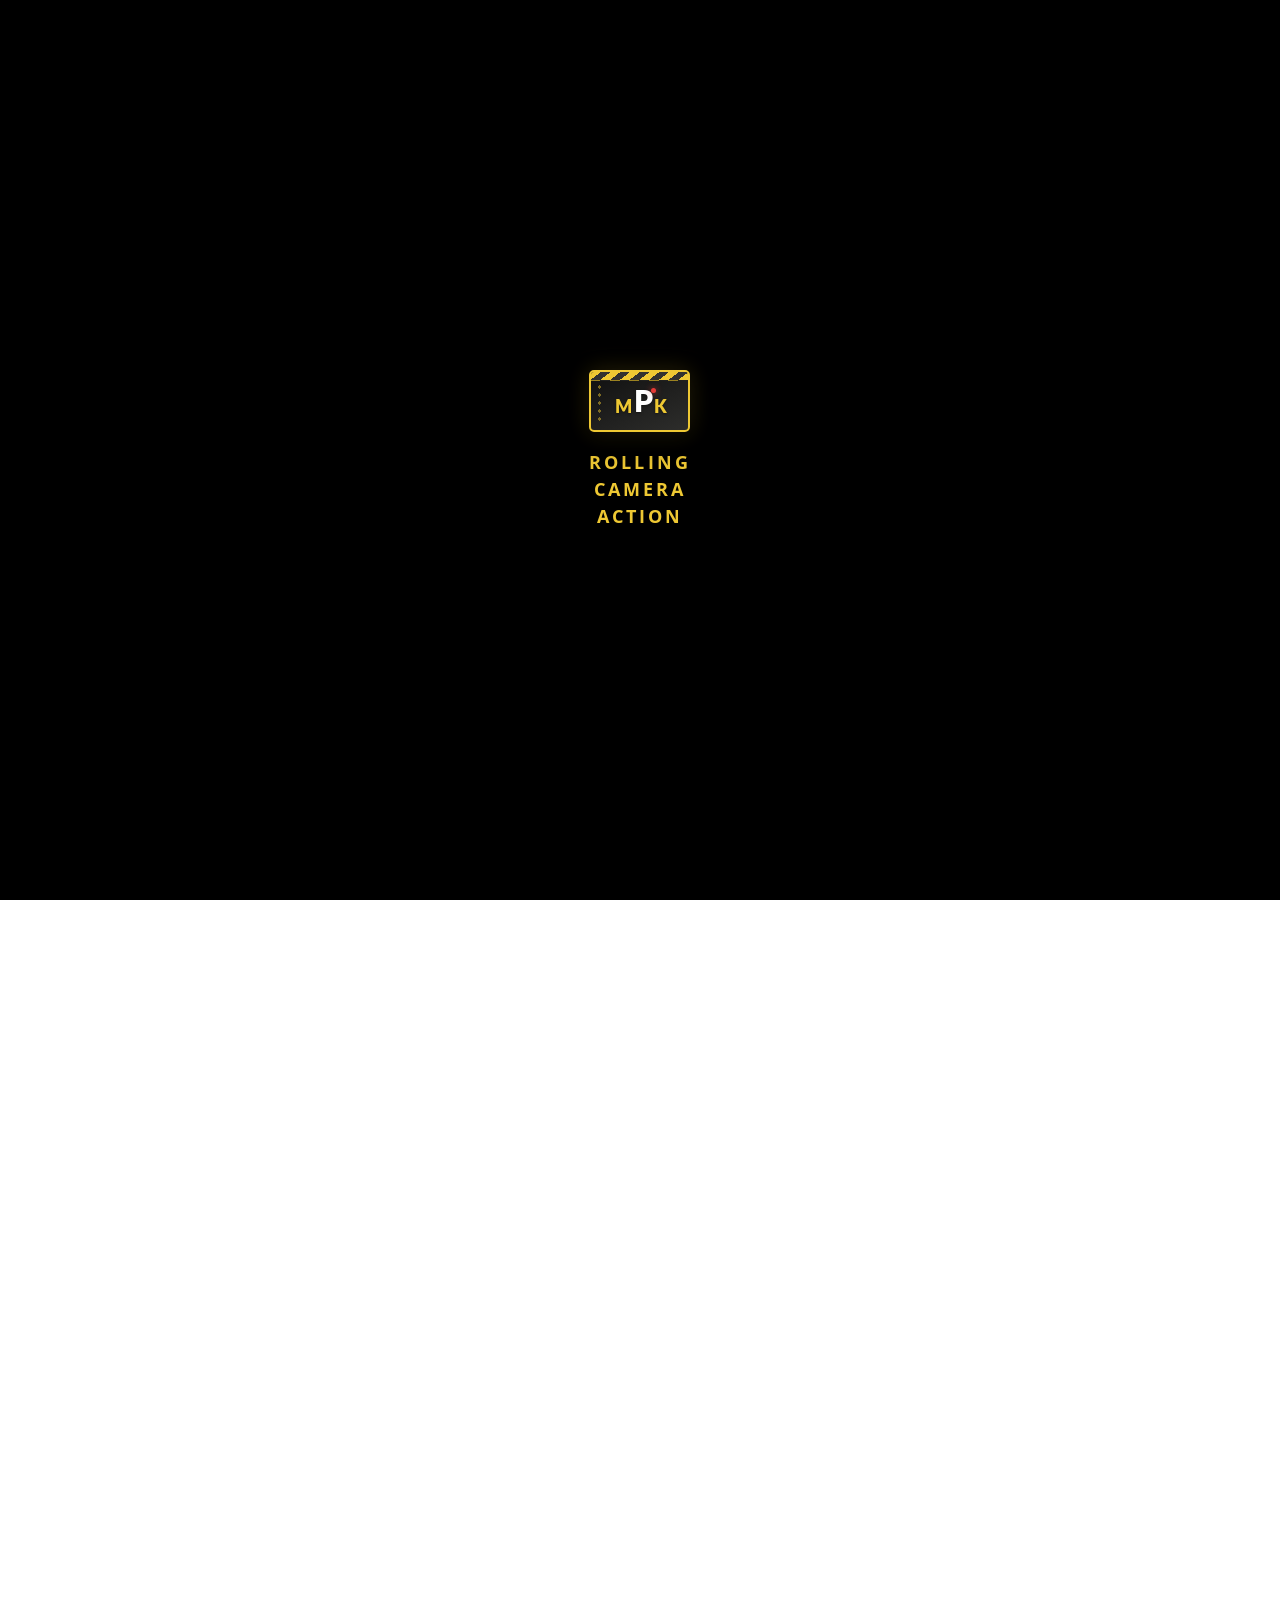
==== commit 36d4fe67: "Add MPK portfolio site with updated assets, styles, and pages." ====
--- a/mpk-portfolio.html
+++ b/mpk-portfolio.html
@@ -1,99 +1,14 @@
-
 <!DOCTYPE html>
 <html lang="en">
-
 <head>
     <meta charset="UTF-8">
-    <meta name="viewport" content="width=device-width, initial-scale=1.0">
-    <title>Praveen K Mani | Film Director</title>
-
-    <meta name="description" content="Portfolio of Praveen K Mani — Indian film director, screenwriter and author working in Tamil cinema.">
-    <meta name="keywords" content="portfolio, director, mpk, praveen k mani, tamil cinema">
-
-    <link rel="icon" type="image/png" sizes="32x32" href="assets/images/favicon/favicon.png">
-    <link href='https://fonts.googleapis.com/css?family=Lato:400,700,300|Open+Sans:400,600,700,300' rel='stylesheet'
-        type='text/css'>
-    <link href="https://fonts.googleapis.com/icon?family=Material+Icons" rel="stylesheet">
-    <link rel="stylesheet" type="text/css" href="css/bootstrap.min.css">
-    <link rel="stylesheet" type="text/css" href="css/font-awesome.min.css">
-    <link rel="stylesheet" type="text/css" href="css/animate.css">
-    <link rel="stylesheet" type="text/css" href="css/style.css">
+    <meta http-equiv="refresh" content="0;url=PraveenKMani.html">
+    <script>
+        location.replace('PraveenKMani.html' + location.search + location.hash);
+    </script>
+    <title>Redirecting…</title>
 </head>
-
-<body data-page="index">
-    <a class="skip-link" href="#about">Skip to content</a>
-
-    <!-- Preloader -->
-    <div id="preloader" aria-hidden="true">
-        <div class="loader">
-            <p class="t1">ROLLING...</p>
-            <p class="t2">CAMERA READY...</p>
-            <p class="t3">ACTION...</p>
-        </div>
-    </div>
-
-    <!--Header Starts-->
-    <header class="main-header" id="home">
-        <div class="bannerInnerContent"></div>
-
-        <nav class="nav navbar-default navbar-fixed-top" aria-label="Main navigation">
-            <div class="container">
-                <div class="col-md-12">
-                    <div class="navbar-header">
-                        <div class="mpkLogoSlot navbar-brand">
-                            <a class="mpkLogo" href="#home" aria-label="MPK Home">
-                                <span class="mpkLogo__frame">
-                                    <span class="mpkLogo__clapper" aria-hidden="true"></span>
-                                    <span class="mpkLogo__perfs" aria-hidden="true"></span>
-                                    <span class="mpkLogo__letters" aria-hidden="true">
-                                        <span class="mpkLogo__char">M</span>
-                                        <span class="mpkLogo__char mpkLogo__char--p">P</span>
-                                        <span class="mpkLogo__char">K</span>
-                                    </span>
-                                </span>
-                            </a>
-                        </div>
-
-                        <!-- Fullscreen Overlay -->
-                        <div class="full-screen">
-                            <button type="button" class="button_container" id="toggle" aria-expanded="false" aria-controls="overlay" aria-label="Open menu">
-                                <span class="top"></span>
-                                <span class="middle"></span>
-                                <span class="bottom"></span>
-                            </button>
-
-                            <div class="overlay" id="overlay" aria-hidden="true">
-                                <nav class="overlay-menu" aria-label="Mobile navigation">
-                                    <ul></ul>
-                                </nav>
-                            </div>
-                        </div>
-                        <!--overlay end-->
-                    </div>
-
-                    <ul class="nav navbar-nav navbar-right"></ul>
-                </div>
-            </div>
-        </nav>
-    </header>
-    <!--Header Ends-->
-
-    <main id="main-content">
-        <section id="about"></section>
-        <section id="career"></section>
-        <section id="project"></section>
-        <section id="gallery"></section>
-        <section id="production"></section>
-        <section id="contact"></section>
-    </main>
-
-    <footer id="footer"></footer>
-
-    <script src="js/jquery.min.js"></script>
-    <script src="js/bootstrap.min.js"></script>
-    <script src="js/site-data.js"></script>
-    <script src="js/custom.js"></script>
-
+<body>
+    <p><a href="PraveenKMani.html">Continue to Praveen K Mani portfolio</a></p>
 </body>
-
 </html>
